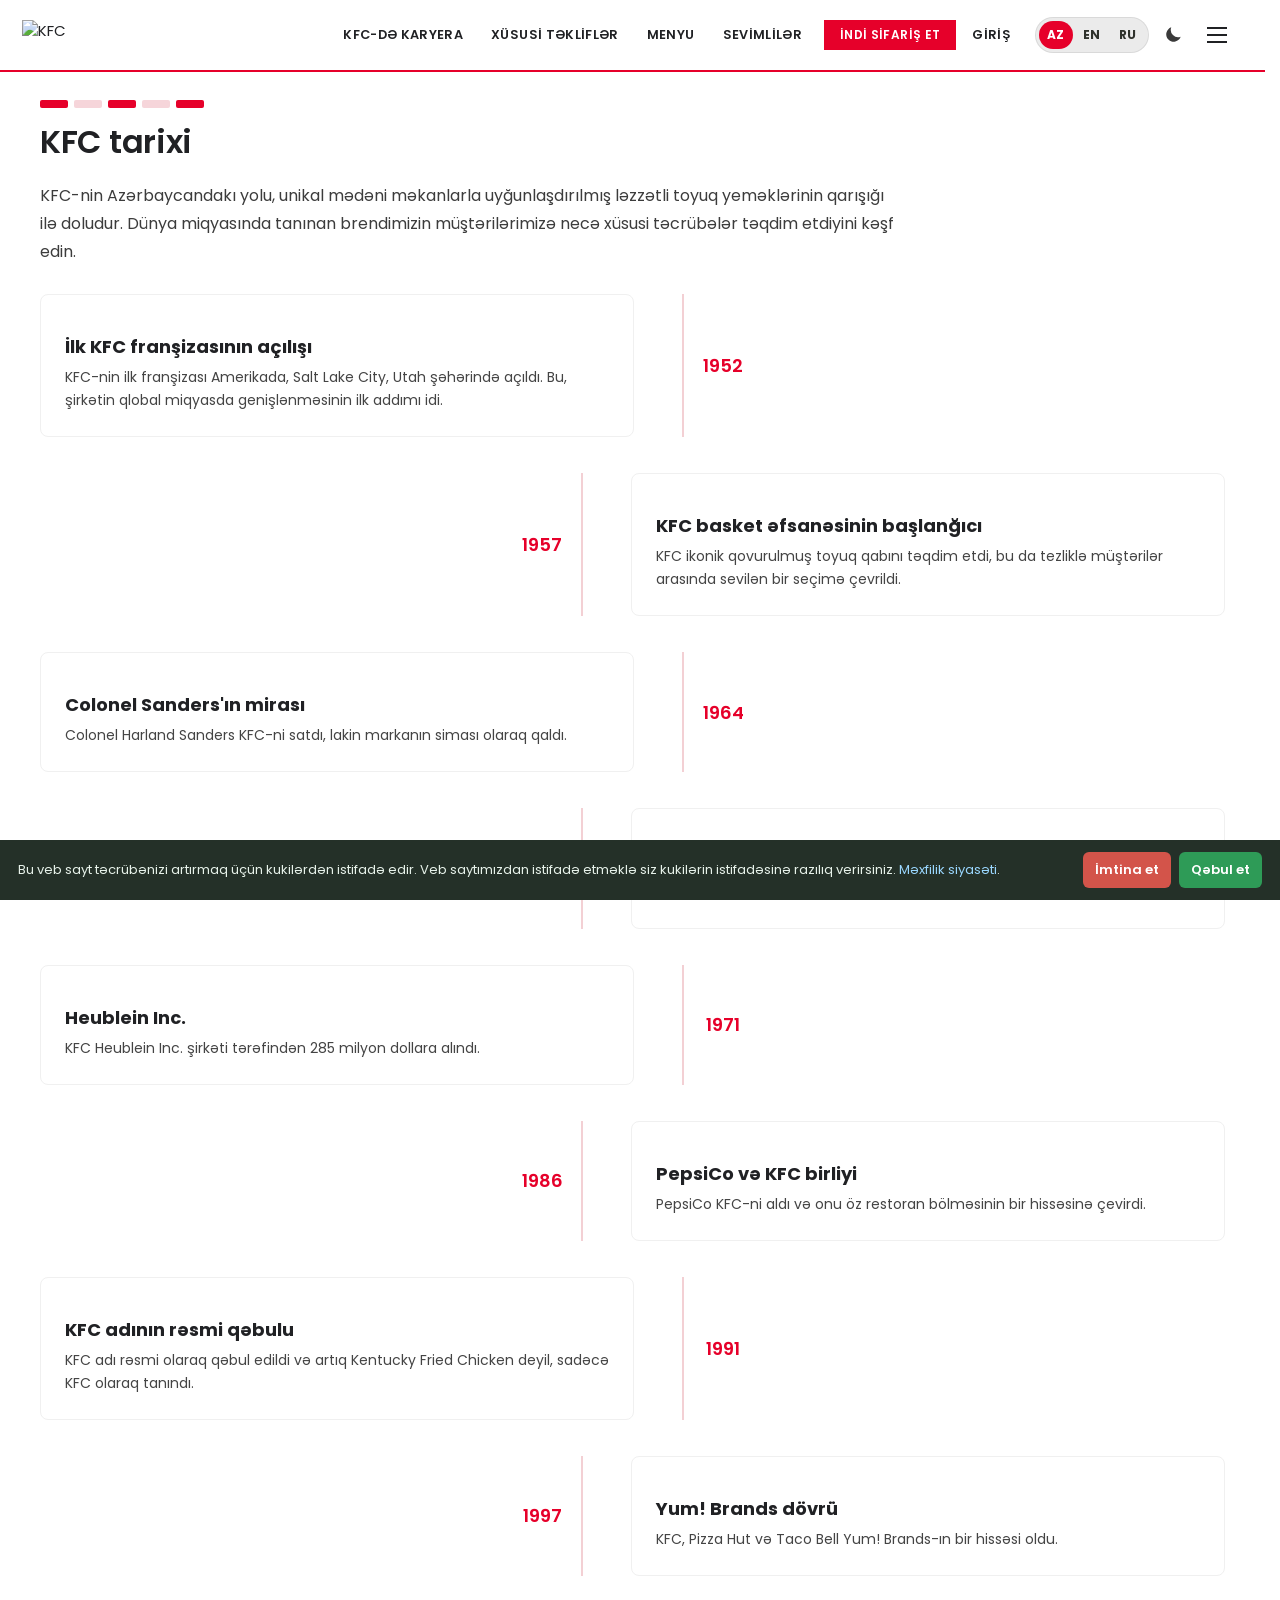
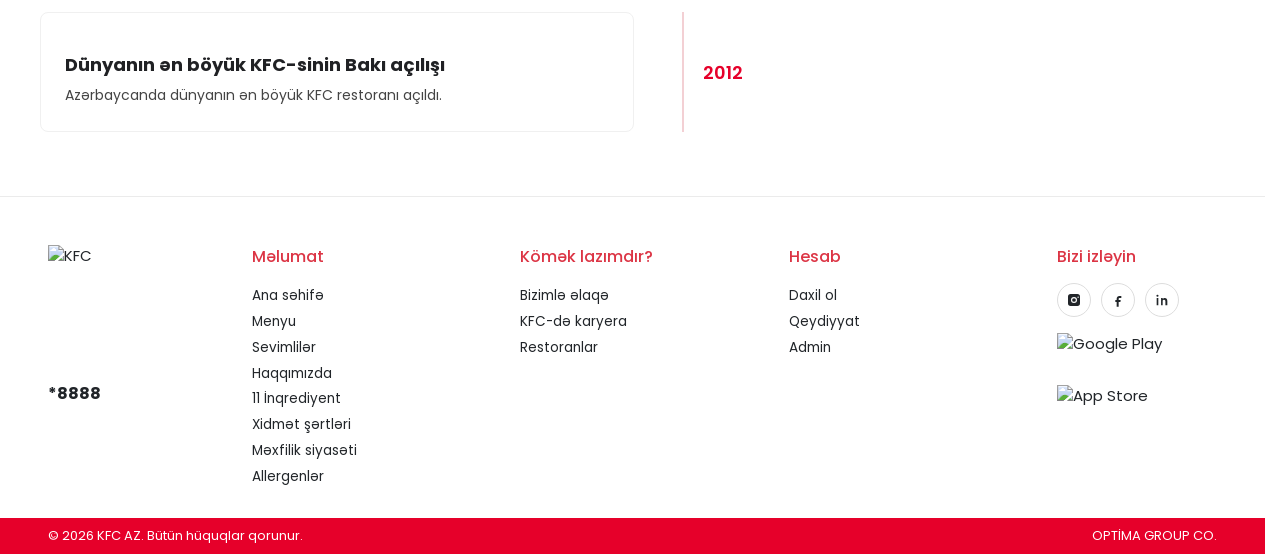
==== about.html @ a6d3deba "first commit" ====
<!DOCTYPE html>
<html lang="az">
<head>
  <meta charset="UTF-8">
  <meta name="viewport" content="width=device-width, initial-scale=1">
  <title>KFC Azərbaycan</title>
  <meta name="theme-color" content="#e6002a">
  <link rel="manifest" href="/manifest.webmanifest">
  <link rel="icon" href="https://kfc.az/_next/static/media/kfcLogo.0ef986cb.svg">
  <link rel="preconnect" href="https://fonts.googleapis.com">
  <link rel="preconnect" href="https://fonts.gstatic.com" crossorigin>
  <link href="https://fonts.googleapis.com/css2?family=Poppins:wght@400;500;600;700&display=swap" rel="stylesheet">
  <link rel="stylesheet" href="/css/styles.css?v=19">
  <script>!function(){try{if(localStorage.getItem("kfc_theme")==="dark")document.documentElement.classList.add("theme-dark")}catch(e){}}()</script>
</head>
<body data-page="about">
  <div id="root"></div>
  <script src="/js/catalog.js?v=19"></script>
  <script src="/js/branches.js?v=19"></script>
  <script src="/js/content.js?v=19"></script>
  <script src="/js/i18n.js?v=19"></script>
  <script src="/js/app.js?v=19"></script>
</body>
</html>
---- css/styles.css ----
﻿:root {
  --red: #e6002a;
  --red-dark: #c40022;
  --ink: #202124;
  --muted: #6b6f76;
  --line: #ececec;
  --bg: #f6f5f5;
  --card: #ffffff;
  --footer: #161616;
  --header-h: 72px;
  --shadow: 0 10px 28px rgba(17, 17, 17, 0.08);
  --radius: 16px;
}

* { box-sizing: border-box; }

html {
  overflow-y: scroll;
  scrollbar-gutter: stable;
  scrollbar-width: auto;
  scrollbar-color: #e6002a #f5f5f5;
}
::-webkit-scrollbar { width: 12px; height: 12px; }
::-webkit-scrollbar-track { background: #f5f5f5; }
::-webkit-scrollbar-thumb {
  background: #e6002a;
  border: 2px solid #f5f5f5;
  border-radius: 8px;
}
::-webkit-scrollbar-thumb:hover { background: #c40022; }
.drawer,
.side,
.offer-row { scrollbar-width: thin; scrollbar-color: #e6002a #f5f5f5; }
.drawer::-webkit-scrollbar,
.side::-webkit-scrollbar,
.offer-row::-webkit-scrollbar { width: 8px; }
.drawer::-webkit-scrollbar-thumb,
.side::-webkit-scrollbar-thumb,
.offer-row::-webkit-scrollbar-thumb { background: #e6002a; border-radius: 8px; }
html { scroll-behavior: smooth; }
body {
  margin: 0;
  font-family: Poppins, "Segoe UI", sans-serif;
  color: var(--ink);
  background: #fff;
  font-size: 15px;
  line-height: 1.5;
}
img { max-width: 100%; display: block; }
button, input, select, textarea { font-family: inherit; }
a { color: inherit; text-decoration: none; }
button { cursor: pointer; }

body.intro-lock { overflow: hidden; }
.intro {
  position: fixed;
  inset: 0;
  z-index: 200;
  cursor: pointer;
}
.intro-panel {
  position: absolute;
  left: 0;
  right: 0;
  height: 50.2%;
  background: #070707;
  z-index: 1;
}
.intro-panel.top { top: 0; box-shadow: 0 2px 0 #e6002a; }
.intro-panel.bottom { bottom: 0; }
.intro-mark {
  position: absolute;
  left: 50%;
  top: 46%;
  z-index: 3;
  display: flex;
  flex-direction: column;
  align-items: center;
  gap: 8px;
  transform: translate(-50%, -50%);
  animation: intro-mark .28s cubic-bezier(.2, .8, .2, 1) both;
}
.intro-mark img { width: 168px; height: 168px; max-width: none; filter: drop-shadow(0 16px 28px rgba(0, 0, 0, .45)); }
.intro-mark strong {
  color: #fff;
  font-size: 34px;
  font-weight: 700;
  letter-spacing: .42em;
  margin-left: .42em;
}
.intro-ring {
  position: absolute;
  left: 50%;
  top: 42%;
  z-index: 2;
  width: 160px;
  height: 160px;
  margin: -80px 0 0 -80px;
  border-radius: 50%;
  border: 2px solid rgba(230, 0, 42, .9);
  box-shadow: 0 0 40px rgba(230, 0, 42, .45);
  animation: intro-ring .42s ease-out both;
}
.intro-skip {
  position: absolute;
  right: 22px;
  bottom: 18px;
  z-index: 4;
  background: transparent;
  color: rgba(255, 255, 255, .72);
  border: 1px solid rgba(255, 255, 255, .28);
  border-radius: 999px;
  padding: 6px 14px;
  font-size: 13px;
}
.intro.out { pointer-events: none; }
.intro.out .intro-panel.top { animation: intro-up .45s cubic-bezier(.7, 0, .2, 1) forwards; }
.intro.out .intro-panel.bottom { animation: intro-down .45s cubic-bezier(.7, 0, .2, 1) forwards; }
.intro.out .intro-mark, .intro.out .intro-ring, .intro.out .intro-skip { animation: intro-fade .2s ease forwards; }
@keyframes intro-mark {
  from { opacity: 0; transform: translate(-50%, -46%) scale(.7); }
  to { opacity: 1; transform: translate(-50%, -50%) scale(1); }
}
@keyframes intro-ring {
  from { transform: scale(.45); opacity: .95; }
  to { transform: scale(2.6); opacity: 0; }
}
@keyframes intro-up { to { transform: translateY(-101%); } }
@keyframes intro-down { to { transform: translateY(101%); } }
@keyframes intro-fade { to { opacity: 0; } }

.header {
  position: sticky;
  top: 0;
  z-index: 40;
  height: var(--header-h);
  display: flex;
  align-items: center;
  justify-content: space-between;
  padding: 0 28px 0 22px;
  background: #fff;
  border-bottom: 2px solid var(--red);
}
.is-home { background: #f7f6f6; }
.is-home .header {
  position: fixed;
  left: 0;
  right: 0;
  height: 110px;
  align-items: flex-start;
  padding: 16px 22px 0;
  background: linear-gradient(180deg, rgba(0, 0, 0, .78) 0%, rgba(0, 0, 0, .28) 52%, rgba(0, 0, 0, 0) 100%);
  box-shadow: none;
  border-bottom: 0;
  color: #fff;
  transition: background .25s ease, color .25s ease, box-shadow .25s ease;
}
.is-home .header.is-solid {
  height: 68px;
  align-items: center;
  padding: 0 22px;
  background: #f4f4f4;
  color: #2f322c;
  box-shadow: 0 4px 12px rgba(0, 0, 0, .14);
}
.is-home .header.is-solid .nav a,
.is-home .header.is-solid .icon-btn,
.is-home .header.is-solid .user-chip { color: #2f322c; }
.is-home .header.is-solid .nav a:hover,
.is-home .header.is-solid .nav a.on { color: var(--red); opacity: 1; }
.is-home .header.is-solid .badge { background: var(--red); color: #fff; }
.is-home .header.is-solid .lang-switch button { color: #2f322c; }
.is-home .header.is-solid .lang-switch button.on,
.is-home .header.is-solid .lang-switch button:hover { color: var(--red); }
.logo img { height: 30px; width: auto; }
.is-home .logo img { height: 30px; }
.nav { display: flex; align-items: center; gap: 4px; }
.nav a, .nav button.linkish {
  position: relative;
  background: none;
  border: 0;
  color: inherit;
  font-size: 12.8px;
  font-weight: 600;
  letter-spacing: 0.35px;
  padding: 8px 12px;
  text-transform: uppercase;
  border-radius: 0;
  transition: color .2s ease, opacity .2s ease;
}
.nav a:hover, .nav button.linkish:hover { color: var(--red); }
.nav a.on {
  color: var(--red);
  font-weight: 700;
}
.nav a.on::after {
  content: "";
  position: absolute;
  left: 10px;
  right: 10px;
  bottom: 2px;
  height: 2px;
  border-radius: 2px;
  background: var(--red);
}
.nav a.btn-order {
  border: 0;
}
.nav a.btn-order::after { display: none; }
.is-home .nav a:hover { color: #fff; opacity: 0.9; }
.is-home .header:not(.is-solid) .nav a.on {
  color: #fff;
  opacity: 1;
}
.is-home .header:not(.is-solid) .nav a.on::after {
  background: #fff;
  box-shadow: 0 1px 6px rgba(0, 0, 0, .35);
}
.is-home .header.is-solid .nav a.on {
  color: var(--red);
  opacity: 1;
}
.is-home .header.is-solid .nav a.on::after { background: var(--red); }
.btn-order {
  background: var(--red) !important;
  color: #fff !important;
  border-radius: 999px;
  padding: 8px 16px !important;
  font-size: 12px !important;
  line-height: 1.2;
  margin-left: 6px;
}
.btn-order:hover { background: var(--red-dark) !important; opacity: 1 !important; }
.icon-btn {
  position: relative;
  width: 40px;
  height: 40px;
  border: 0;
  background: transparent;
  color: inherit;
  display: grid;
  place-items: center;
  border-radius: 8px;
}
.badge {
  position: absolute;
  top: 2px;
  right: 0;
  min-width: 16px;
  height: 16px;
  padding: 0 4px;
  border-radius: 99px;
  background: var(--red);
  color: #fff;
  font-size: 10px;
  font-weight: 700;
  display: grid;
  place-items: center;
}
.is-home .badge { background: #fff; color: var(--red); }
.icon-btn:hover { background: rgba(127,127,127,.12); }
.user-chip {
  font-size: 13px;
  font-weight: 600;
  padding: 0 8px;
  text-transform: none !important;
}
.theme-btn {
  width: 40px;
  height: 40px;
  border-radius: 50%;
  flex: 0 0 auto;
}
.theme-btn svg { display: block; }
.theme-btn.is-moon { color: #3a3a3a; }
.theme-btn.is-sun { color: #f5b400; }
.is-home .theme-btn.is-moon { color: #fff; }
.is-home .theme-btn.is-sun { color: #ffd666; }
.is-home .header.is-solid .theme-btn.is-moon { color: #2f322c; }
.is-home .header.is-solid .theme-btn.is-sun { color: #e6a800; }
html.theme-dark .theme-btn.is-sun { color: #ffd666; }
html.theme-dark .theme-btn.is-moon { color: #f2f2f2; }
.lang-switch {
  display: inline-flex;
  align-items: center;
  gap: 2px;
  margin-left: 8px;
  padding: 3px;
  border-radius: 999px;
  background: rgba(0, 0, 0, .08);
  border: 1px solid rgba(0, 0, 0, .08);
}
.is-home .lang-switch {
  background: rgba(255, 255, 255, .18);
  border-color: rgba(255, 255, 255, .28);
}
.is-home .header.is-solid .lang-switch {
  background: rgba(0, 0, 0, .06);
  border-color: rgba(0, 0, 0, .08);
}
.lang-switch button {
  background: transparent;
  border: 0;
  color: #2f322c;
  font-size: 12px;
  font-weight: 700;
  letter-spacing: 0.3px;
  min-width: 34px;
  height: 28px;
  padding: 0 8px;
  border-radius: 999px;
  cursor: pointer;
  transition: color .2s ease, background .2s ease;
}
.is-home .lang-switch button { color: #fff; }
.is-home .header.is-solid .lang-switch button { color: #2f322c; }
.lang-switch button:hover { background: rgba(230, 0, 42, .12); color: var(--red); }
.lang-switch button.on {
  background: var(--red);
  color: #fff !important;
}
.is-home .lang-switch button:hover { background: rgba(255, 255, 255, .22); color: #fff; }
.is-home .lang-switch button.on { background: #fff; color: var(--red) !important; }
.is-home .header.is-solid .lang-switch button:hover { background: rgba(230, 0, 42, .12); color: var(--red); }
.is-home .header.is-solid .lang-switch button.on { background: var(--red); color: #fff !important; }
.scroll-top {
  position: fixed;
  right: 18px;
  bottom: 88px;
  z-index: 45;
  width: 46px;
  height: 46px;
  border: 0;
  border-radius: 50%;
  background: #e6002a;
  color: #fff;
  display: grid;
  place-items: center;
  box-shadow: 0 10px 24px rgba(230, 0, 42, .35);
  cursor: pointer;
  transition: transform .2s ease, background .2s ease, opacity .2s ease;
}
.scroll-top:hover { background: #c40022; transform: translateY(-2px); }
.scroll-top[hidden] { display: none !important; }
body:has(.cookie) .scroll-top { bottom: 118px; }

.hero { position: relative; background: transparent; padding: 0; }
.hero-viewport {
  position: relative;
  overflow: hidden;
  width: 100%;
  margin: 0;
  height: auto;
  aspect-ratio: 1800 / 515;
  background: #111;
}
.hero-track {
  display: flex;
  height: 100%;
  transition: transform .7s cubic-bezier(.22, .61, .36, 1);
}
.hero-slide { flex: 0 0 100%; width: 100%; height: 100%; min-width: 0; overflow: hidden; }
.hero-slide img {
  width: 100%;
  height: 100%;
  object-fit: cover;
  object-position: center center;
  background: transparent;
  display: block;
}
.hero-slide.live img { animation: hero-live 8s linear forwards; }
@keyframes hero-live { from { transform: translate3d(0,0,0) scale(1); } to { transform: translate3d(0,0,0) scale(1.03); } }
.hero-progress {
  position: absolute; left: 0; bottom: 0; height: 3px; width: 0; background: #fff; z-index: 4;
}
.hero-progress.run { animation: hero-load 4.2s linear; }
@keyframes hero-load { to { width: 100%; } }
.hero-btn {
  position: absolute;
  top: 50%;
  transform: translateY(-50%);
  width: 42px;
  height: 42px;
  border-radius: 50%;
  border: 0;
  background: #e6002a;
  color: #fff;
  display: grid;
  place-items: center;
  opacity: .62;
  transition: opacity .25s ease, transform .25s ease, background .25s ease;
  z-index: 2;
}
.hero-btn svg { display: block; }
.hero-btn:hover { opacity: 1; background: #ff1a3c; transform: translateY(-50%) scale(1.08); }
.hero-btn.prev { left: 18px; }
.hero-btn.next { right: 18px; }
.hero-bars {
  position: absolute;
  left: 0;
  right: 0;
  bottom: 8px;
  z-index: 3;
  display: flex;
  justify-content: center;
  align-items: center;
  gap: 8px;
  height: 20px;
  margin: 0;
  background: transparent;
  border: 0;
  pointer-events: none;
}
.hero-bars button {
  width: 26px; height: 4px; border: 0; border-radius: 4px; padding: 0;
  background: rgba(255, 255, 255, .45); opacity: 1;
  transition: background .25s ease, width .25s ease;
  pointer-events: auto;
  cursor: pointer;
}
.hero-bars button.on { background: #fff; width: 26px; }

.section { padding: 42px 40px 20px; }
.offers-band {
  background: #f7f6f6;
  padding: 32px 24px 48px 53px;
}
.offers-band h2 {
  margin: 0;
  font-size: 28px;
  font-weight: 500;
  letter-spacing: 0;
  text-transform: uppercase;
  line-height: 1.2;
}
.offers-head { display: flex; align-items: flex-end; justify-content: space-between; gap: 16px; margin: 0 0 28px; flex-wrap: wrap; }
.open-now { display: inline-flex; align-items: center; gap: 8px; font-size: 14px; font-weight: 600; color: #202124; }
.open-now i { width: 8px; height: 8px; border-radius: 50%; background: #1b9e4b; box-shadow: 0 0 0 4px rgba(27, 158, 75, .16); }
.offer-row {
  display: flex;
  gap: 18px;
  overflow: auto;
  padding-bottom: 8px;
}
.offer-shot {
  flex: 0 0 288px;
  width: 288px;
  height: 256px;
  border-radius: 10px;
  overflow: hidden;
  background: #fff;
  transition: box-shadow .3s ease, transform .35s ease;
}
.offer-shot:hover { box-shadow: 0 18px 36px rgba(17, 17, 17, .16); }
.offer-shot img { width: 100%; height: 100%; object-fit: cover; object-position: center; display: block; animation: offer-live 18s ease-in-out infinite alternate; }
.offer-shot:nth-child(2n) img { animation-delay: -6s; }
@keyframes offer-live { from { transform: translate3d(0,0,0) scale(1); } to { transform: translate3d(0,0,0) scale(1.035); } }
.card-grid {
  display: grid;
  grid-template-columns: repeat(5, minmax(0, 1fr));
  gap: 18px;
}

.pcard {
  background: var(--card);
  border-radius: 18px;
  box-shadow: 0 8px 24px rgba(17, 17, 17, .07);
  overflow: hidden;
  display: flex;
  flex-direction: column;
  min-height: 100%;
  border: 1px solid #f3f3f3;
  transition: box-shadow .3s ease, transform .35s ease;
}
.pcard:hover { box-shadow: 0 22px 40px rgba(17, 17, 17, .16); }
.pcard .photo {
  height: 196px;
  background: linear-gradient(#fff, #fafafa);
  display: grid;
  place-items: center;
  padding: 10px 10px 0;
  overflow: hidden;
}
.pcard .photo img {
  width: 100%;
  height: 180px;
  object-fit: contain;
  transition: transform .45s ease;
}
.pcard:hover .photo img { transform: none; }
.pcard .body { padding: 4px 14px 16px; text-align: center; display: flex; flex-direction: column; flex: 1; }
.pcard h3 {
  margin: 6px 0 6px;
  font-size: 14px;
  font-weight: 700;
  line-height: 1.3;
  min-height: 36px;
}
.pcard p {
  margin: 0 0 8px;
  color: var(--muted);
  font-size: 12px;
  line-height: 1.45;
  min-height: 35px;
  display: -webkit-box;
  -webkit-line-clamp: 2;
  -webkit-box-orient: vertical;
  overflow: hidden;
}
.price { color: var(--red); font-weight: 700; font-size: 15px; margin-bottom: 10px; }
.btn-red {
  background: var(--red);
  color: #fff;
  border: 0;
  border-radius: 999px;
  min-height: 38px;
  padding: 8px 16px;
  font-size: 14px;
  font-weight: 600;
  transition: background .2s ease, transform .2s ease, box-shadow .2s ease;
}
.btn-red:hover { background: var(--red-dark); box-shadow: 0 8px 16px rgba(230, 0, 42, .28); }
.btn-red:disabled { opacity: .45; cursor: not-allowed; }
.pcard .btn-red { width: 100%; margin-top: auto; }

.story-band {
  position: relative;
  min-height: 600px;
  overflow: hidden;
  background: #111;
}
.story-photo {
  position: absolute;
  inset: -4%;
  background: center/cover no-repeat;
  animation: story-live 32s ease-in-out infinite alternate;
}
@keyframes story-live {
  from { transform: translate3d(-1.2%, 0, 0) scale(1.04); }
  to { transform: translate3d(1.2%, 0, 0) scale(1.06); }
}
.story-overlay {
  position: relative;
  z-index: 1;
  min-height: 600px;
  background: rgba(0, 0, 0, .267);
  display: flex;
  align-items: center;
  justify-content: center;
  padding: 48px 16px;
}
.story-box { width: min(1000px, 100%); text-align: center; color: #fff; }
.story-box h2 {
  margin: 0;
  color: #fff;
  font-size: 28px;
  font-weight: 700;
  line-height: 33.6px;
  text-transform: none;
  letter-spacing: 0;
}
.story-box p {
  margin: 12px 0 0;
  color: #fff;
  font-size: 16px;
  font-weight: 400;
  line-height: 24px;
}

.ing, .year-card, .career-row, .join-card {
  transition: box-shadow .3s ease, transform .35s ease;
}
.offer-shot.is-tilt, .pcard.is-tilt, .ing.is-tilt, .year-card.is-tilt, .career-row.is-tilt, .join-card.is-tilt {
  transition: box-shadow .3s ease;
}

.home-bottom {
  background: #fff;
  display: flex;
  justify-content: center;
  align-items: flex-start;
  gap: 28px;
  flex-wrap: wrap;
  padding: 64px 40px 72px;
}
.join-card {
  width: min(820px, 100%);
  min-height: 384px;
  background: #fff;
  border-radius: 6px;
  display: flex;
  align-items: center;
  justify-content: space-between;
  gap: 12px;
  padding: 8px 8px 8px 28px;
}
.join-card h2 {
  margin: 0 0 8px;
  font-size: 24px;
  font-weight: 500;
  line-height: 28.8px;
  text-transform: uppercase;
}
.join-card p { margin: 0 0 18px; font-size: 16px; line-height: 24px; max-width: 307px; }
.join-card img { width: 384px; height: 384px; object-fit: cover; object-position: center; flex: 0 0 384px; animation: offer-live 20s ease-in-out infinite alternate; }
.join-card .btn-red { width: 144px; height: 40px; min-height: 40px; border-radius: 6px; font-weight: 500; padding: 0 16px; }
.feedback-card {
  width: min(643px, 100%);
  background: #fff;
  border: 1px solid #f0f0f0;
  border-radius: 6px;
  padding: 22px 24px 24px;
}
.feedback-card h2 { margin: 0 0 16px; font-size: 24px; font-weight: 500; }
.field { display: flex; flex-direction: column; gap: 6px; margin-bottom: 14px; }
.field span, .label { font-size: 14px; font-weight: 500; }
.field input, .field select, .field textarea {
  width: 100%;
  border: 1px solid #dedede;
  border-radius: 10px;
  padding: 12px 14px;
  font-size: 15px;
  background: #fff;
  color: var(--ink);
}
.field textarea { min-height: 140px; resize: vertical; }
.field input:focus, .field select:focus, .field textarea:focus, .search:focus {
  outline: none;
  border-color: var(--red);
  box-shadow: 0 0 0 3px rgba(230, 0, 42, .12);
}
.row-between { display: flex; justify-content: space-between; align-items: center; gap: 12px; }
.counter { font-size: 12px; color: var(--muted); }
.note { font-size: 14px; color: #1b7f3a; background: #eefaf1; border-radius: 10px; padding: 12px 14px; }

.footer { background: #fff; color: #212529; padding: 48px 48px 0; border-top: 1px solid rgba(0, 0, 0, .08); }
.footer-grid { display: grid; grid-template-columns: 180px 1fr 1fr 1fr 160px; gap: 24px; align-items: start; }
.foot-brand { display: flex; flex-direction: column; align-items: flex-start; gap: 14px; }
.foot-logo { width: 120px; height: 120px; object-fit: contain; display: block; }
.footer h3 { margin: 0 0 14px; color: #dc3545; font-size: 16px; font-weight: 500; }
.footer a, .footer p { display: block; font-size: 13.6px; line-height: 1.9; color: #212529; margin: 0; }
.footer a:hover { color: var(--red); }
.phone { font-size: 16px !important; color: #212529 !important; font-weight: 700; letter-spacing: 0; }
.footer .copy {
  margin: 28px -48px 0;
  height: 36px;
  padding: 0 48px;
  background: var(--red);
  color: #fff;
  font-size: 13px;
  display: flex;
  align-items: center;
  justify-content: space-between;
  gap: 16px;
}
.socials { display: flex; gap: 10px; }
.socials a {
  width: 34px; height: 34px; border-radius: 50%; border: 1px solid #ddd;
  display: grid; place-items: center; font-size: 13px; font-weight: 700; color: #212529;
}
.socials a:hover { background: var(--red); border-color: var(--red); transform: translateY(-2px); }
.stores { display: flex; flex-direction: column; align-items: flex-start; gap: 8px; margin-top: 16px; }
.stores img { width: 150px; height: auto; display: block; }
.empty-basket { display: flex; flex-direction: column; align-items: center; text-align: center; padding: 12px 0 8px; }
.empty-basket img { width: 160px; height: 160px; object-fit: contain; }
.courier {
  position: fixed; left: 18px; bottom: 18px; z-index: 54;
  display: flex; align-items: center; gap: 10px;
  background: #fff; color: #202124; border-radius: 16px;
  box-shadow: 0 12px 28px rgba(17, 17, 17, .16);
  padding: 8px 8px 8px 8px; max-width: calc(100vw - 36px);
}
body:has(.cookie) .courier { bottom: 78px; }
.courier img { width: 64px; height: 64px; object-fit: contain; border-radius: 12px; flex: 0 0 64px; }
.courier span { display: flex; flex-direction: column; min-width: 0; }
.courier b { font-size: 14px; }
.courier em { font-style: normal; color: #e6002a; font-size: 13px; font-weight: 700; }
.courier small { color: #6b6f76; font-size: 12px; }
.courier button { border: 0; background: transparent; color: #6b6f76; font-size: 18px; line-height: 1; padding: 4px 6px; }

.cookie {
  position: fixed; left: 0; right: 0; bottom: 0; z-index: 60;
  background: #243028; color: #e7f2ea;
  display: flex; justify-content: space-between; align-items: center; gap: 18px;
  padding: 12px 18px; font-size: 13px; line-height: 1.45;
}
.cookie a { color: #9ad7ff; display: inline; }
.cookie .actions { display: flex; gap: 8px; flex-shrink: 0; }
.cookie .ghost, .cookie .ok {
  border-radius: 6px; padding: 8px 12px; font-size: 13px; font-weight: 600; border: 0;
}
.cookie .ghost { background: #d3544a; color: #fff; }
.cookie .ok { background: #2e9b57; color: #fff; }

.backdrop { position: fixed; inset: 0; background: rgba(0,0,0,.45); z-index: 70; }
.drawer {
  position: fixed; top: 0; right: 0; height: 100%; width: min(420px, 100%);
  background: #fff; z-index: 80; overflow: auto; padding: 18px 18px 32px;
  box-shadow: -12px 0 40px rgba(0,0,0,.18);
}
.drawer h4 { margin: 18px 0 8px; font-size: 15px; }
button.texty { background: none; border: 0; cursor: pointer; }
.drawer a, .drawer button.texty {
  display: block; width: 100%; text-align: left; background: none; border: 0;
  padding: 8px 0; font-size: 14px; color: #333;
}
.drawer-head { display: flex; justify-content: space-between; align-items: center; }
.cart-row { display: grid; grid-template-columns: 64px 1fr auto; gap: 10px; align-items: center; padding: 10px 0; border-bottom: 1px solid var(--line); }
.cart-row img { width: 64px; height: 64px; object-fit: contain; }
.qty { display: flex; align-items: center; gap: 8px; margin-top: 6px; }
.qty button { width: 26px; height: 26px; border-radius: 50%; border: 1px solid #ddd; background: #fff; }
.cart-total { display: flex; justify-content: space-between; font-weight: 700; margin: 14px 0; font-size: 16px; }
.empty { color: var(--muted); font-size: 14px; padding: 8px 0 16px; }
.lang-row { display: flex; gap: 8px; margin-top: 8px; }
.lang-row button { border: 1px solid #ddd; background: #fff; border-radius: 8px; padding: 6px 10px; font-weight: 700; font-size: 13px; }
.lang-row button.on { background: var(--red); color: #fff; border-color: var(--red); }

.layout { display: grid; grid-template-columns: 268px 1fr; min-height: calc(100vh - 72px); background: #fff; }
.side {
  background: #f7f6f6;
  padding: 22px 14px 40px;
  position: sticky;
  top: 72px;
  height: calc(100vh - 72px);
  overflow: auto;
}
.side button {
  width: 100%; display: flex; align-items: center; gap: 14px;
  background: none; border: 0; text-align: left; padding: 10px 12px;
  font-size: 16px; font-weight: 500; color: #212529;
  border-radius: 14px;
  transition: background .2s ease, color .2s ease, transform .2s ease;
}
.side button em { margin-left: auto; font-style: normal; font-size: 12px; color: #9aa0a6; font-weight: 600; }
.side button:hover { background: rgba(255, 255, 255, .7); }
.side button.on { color: var(--red); font-weight: 700; background: transparent; }
.side .bubble {
  width: 48px; height: 48px; border-radius: 50%;
  display: grid; place-items: center;
  background: #fff;
  color: #4a4a4a;
  flex: 0 0 48px;
  overflow: hidden;
  border: 2px solid #eee;
  box-shadow: 0 4px 14px rgba(17, 17, 17, .08);
  transition: border-color .2s ease, box-shadow .2s ease, transform .2s ease;
}
.side .bubble img {
  width: 100%;
  height: 100%;
  object-fit: cover;
  object-position: center;
  display: block;
  transform: scale(1.08);
}
.side button:hover .bubble {
  transform: scale(1.04);
  box-shadow: 0 8px 18px rgba(17, 17, 17, .12);
}
.side button.on .bubble {
  border-color: var(--red);
  box-shadow: 0 0 0 3px rgba(230, 0, 42, .18), 0 8px 20px rgba(230, 0, 42, .16);
  background: #fff;
  color: var(--red);
}
.side svg { width: 22px; height: 22px; }
.menu-wrap { padding: 22px 28px 48px; background: #fff; }
.menu-head { display: flex; justify-content: space-between; align-items: flex-end; gap: 18px; margin-bottom: 18px; }
.menu-head h1 { margin: 0; font-size: 28px; font-weight: 600; letter-spacing: -.3px; }
.menu-head p { margin: 4px 0 0; color: var(--muted); font-size: 14px; }
.menu-head .search { max-width: 280px; margin: 0; }
.kfc-stripe { display: flex; gap: 6px; margin-bottom: 10px; }
.kfc-stripe span { width: 28px; height: 8px; background: var(--red); border-radius: 2px; }
.kfc-stripe span.soft { background: #f6d5da; }
.menu-grid { animation: rise .35s ease; }
@keyframes rise { from { opacity: 0; transform: translateY(10px); } to { opacity: 1; transform: none; } }
.catalog .card-grid { grid-template-columns: repeat(auto-fill, minmax(250px, 1fr)); gap: 20px; }
.catalog .pcard {
  background: #f7f6f6;
  border: 0;
  border-radius: 10px;
  box-shadow: none;
}
.catalog .pcard:hover { box-shadow: 0 18px 36px rgba(17, 17, 17, .14); }
.catalog .pcard .photo {
  position: relative;
  height: 208px;
  padding: 0;
  background: #f7f6f6;
  overflow: hidden;
  display: block;
}
.catalog .pcard .photo img {
  position: absolute;
  inset: 0;
  width: 100%;
  height: 100%;
  object-fit: cover;
  object-position: center;
  display: block;
}
.offers-catalog .pcard .photo { height: 256px; }
.catalog .pcard .body { padding: 12px 14px 16px; }
.catalog .pcard h3 { font-size: 16px; font-weight: 600; min-height: 42px; }
.catalog .pcard p { font-size: 13px; min-height: 38px; }
.catalog .price { font-size: 16px; }
.catalog .pcard .btn-red {
  width: 100%;
  height: 32px;
  min-height: 32px;
  margin: 8px 0 0;
  padding: 0 12px;
  border-radius: 10px;
  font-size: 16px;
  font-weight: 500;
  line-height: 32px;
}
.page-title { margin: 0 0 10px; font-size: 32px; font-weight: 600; letter-spacing: -.3px; }
.chili {
  position: absolute; top: 10px; right: 10px;
  width: 28px; height: 28px; border-radius: 50%;
  background: #fff; display: grid; place-items: center;
  box-shadow: 0 4px 12px rgba(17, 17, 17, .14);
}
.pcard .photo { position: relative; }
.socials a { transition: background .2s ease, transform .2s ease, border-color .2s ease; }

.page { padding: 28px 40px 64px; background: #fff; }
.page-hero {
  width: 100%;
  aspect-ratio: 1920 / 700;
  min-height: 0;
  height: auto;
  background-color: #111;
  background-position: center;
  background-size: cover;
  background-repeat: no-repeat;
  color: #fff;
  display: flex; align-items: flex-end; padding: 28px 40px;
}
.page-hero h1 { margin: 0; font-size: 40px; font-weight: 700; text-shadow: 0 2px 12px rgba(0,0,0,.35); }
.lead { font-size: 16px; line-height: 1.75; color: #3c3c3c; max-width: 860px; }

.timeline { display: flex; flex-direction: column; gap: 36px; margin-top: 28px; }
.year {
  display: flex; align-items: stretch; gap: 48px;
  width: min(800px, 94%);
  margin-right: auto;
  background: transparent; border: 0; border-radius: 0; overflow: visible;
}
.year.year-alt { margin-right: 0; margin-left: auto; flex-direction: row-reverse; }
.year-card {
  width: min(594px, 100%); flex: 0 1 594px; min-width: 0;
  background: #fff; border: 1px solid #f0f0f0; border-radius: 8px;
  padding: 24px; display: flex; flex-direction: column; gap: 14px;
}
.year-card img {
  width: 100%; height: auto; object-fit: contain; object-position: center;
  border-radius: 6px; display: block; background: #f7f7f7;
}
.year-mark {
  flex: 0 0 80px; display: flex; align-items: center; justify-content: center;
  color: var(--red); font-size: 18px; font-weight: 600;
  border-left: 2px solid #f3d0d4;
}
.year.year-alt .year-mark { border-left: 0; border-right: 2px solid #f3d0d4; }
.year h3 { margin: 0 0 6px; font-size: 18px; }
.year p { margin: 0; font-size: 14px; line-height: 1.65; color: #444; }

.split { display: grid; grid-template-columns: 1.1fr .9fr; gap: 28px; align-items: start; }
.career-list { display: flex; flex-direction: column; gap: 16px; margin: 22px auto 0; width: min(1527px, 100%); }
.career-row {
  display: flex; align-items: stretch; gap: 8px;
  min-height: 400px; background: #fff; border-radius: 6px; overflow: hidden;
  border: 1px solid #f0f0f0;
}
.career-row.alt { flex-direction: row-reverse; }
.career-row img {
  width: 709px; height: 400px; object-fit: cover; object-position: center; flex: 0 0 709px; display: block;
}
.career-row div { padding: 28px 32px; display: flex; flex-direction: column; justify-content: center; }
.career-row h3 { margin: 0 0 10px; font-size: 22px; }
.career-row li, .career-row p { font-size: 16px; line-height: 1.65; color: #444; }

.ing-page { background: #fff; }
.ing-page h1 {
  margin: 8px auto 28px;
  max-width: 920px;
  text-align: center;
  font-size: 22px;
  font-weight: 600;
  letter-spacing: .3px;
  text-transform: uppercase;
}
.ing-list { display: flex; flex-direction: column; gap: 22px; align-items: center; }
.ing {
  width: min(1336px, 100%);
  min-height: 400px;
  display: flex;
  align-items: stretch;
  background: #fff;
  border: 1px solid #f0f0f0;
  border-radius: 6px;
  overflow: hidden;
}
.ing:nth-child(even) { flex-direction: row-reverse; }
.ing-photo { width: 450px; height: 400px; flex: 0 0 450px; overflow: hidden; background: #f3f3f3; }
.ing-photo img { width: 100%; height: 100%; object-fit: cover; object-position: center; display: block; }
.ing:nth-child(odd) .ing-photo img { border-radius: 6px 0 0 6px; }
.ing:nth-child(even) .ing-photo img { border-radius: 0 6px 6px 0; }
.ing-copy { display: flex; flex-direction: column; justify-content: center; padding: 28px 36px; }
.ing h3 { margin: 0 0 12px; font-size: 22px; font-weight: 600; line-height: 1.35; }
.ing p { margin: 0; font-size: 16px; line-height: 1.7; color: #3a3a3a; }

.branch-layout { display: grid; grid-template-columns: 380px 1fr; gap: 18px; min-height: 640px; }
.branch-list { border: 1px solid var(--line); border-radius: 16px; overflow: auto; max-height: 720px; background: #fff; }
.branch-item { width: 100%; text-align: left; background: #fff; border: 0; border-bottom: 1px solid var(--line); padding: 14px 16px; transition: background .2s ease; }
.branch-item:hover { background: #fafafa; }
.branch-item.on { background: #fff5f6; }
.branch-item b { display: block; font-size: 15px; }
.branch-item span { display: block; font-size: 13px; color: var(--muted); line-height: 1.45; margin-top: 3px; }
.map-card { border: 1px solid var(--line); border-radius: 16px; overflow: hidden; background: #fff; }
.map-card iframe { width: 100%; height: 420px; border: 0; }
.map-meta { padding: 16px 18px 20px; }
.map-meta h2 { margin: 0 0 8px; font-size: 22px; }
.search {
  width: 100%; margin-bottom: 12px; border: 1px solid #dedede; border-radius: 10px; padding: 12px 14px; font-size: 15px;
}

.auth-wrap { min-height: calc(100vh - 72px); display: grid; place-items: center; background: var(--bg); padding: 32px 16px 64px; }
.auth-card { width: min(460px, 100%); background: #fff; border-radius: 18px; box-shadow: var(--shadow); padding: 28px 26px 26px; }
.auth-card h1 { margin: 0 0 6px; font-size: 28px; }
.auth-card .sub { color: var(--muted); font-size: 14px; margin-bottom: 18px; }
.auth-card .btn-red { width: 100%; min-height: 44px; margin-top: 6px; }
.switch { margin-top: 14px; font-size: 14px; text-align: center; }
.switch a { color: var(--red); font-weight: 600; }
.error { color: var(--red); font-size: 13px; margin: 0 0 8px; }

.legal h1 { font-size: 32px; margin: 0 0 12px; }
.legal h2 { font-size: 18px; margin: 22px 0 8px; }
.legal p, .legal li { font-size: 15px; line-height: 1.7; color: #3a3a3a; }

.toast {
  position: fixed; top: 86px; right: 18px; z-index: 90;
  background: #111; color: #fff; border-radius: 10px; padding: 12px 14px; font-size: 14px;
  box-shadow: var(--shadow);
}

.kds {
  position: fixed;
  right: 22px;
  top: 86px;
  z-index: 55;
  width: 220px;
  padding: 0;
  border: 0;
  background: transparent;
  text-align: left;
  filter: drop-shadow(0 16px 24px rgba(0, 0, 0, .22));
}
.is-home .kds { top: 124px; }
.kds-head {
  display: flex;
  align-items: center;
  justify-content: space-between;
  background: #161616;
  color: #fff;
  border-radius: 8px 8px 0 0;
  padding: 7px 10px;
  font-size: 11px;
  letter-spacing: .14em;
  text-transform: uppercase;
}
.kds-head i {
  width: 8px;
  height: 8px;
  border-radius: 50%;
  background: #3dff7a;
  box-shadow: 0 0 8px #3dff7a;
  animation: kds-blink 1.2s steps(1) infinite;
}
.kds-paper {
  display: block;
  background: #f4efe4;
  color: #1a1a1a;
  padding: 10px 12px 16px;
  font-family: "Courier New", ui-monospace, monospace;
  font-size: 13px;
  line-height: 1.35;
  clip-path: polygon(0 0, 100% 0, 100% calc(100% - 12px), 94% 100%, 86% calc(100% - 9px), 76% 100%, 64% calc(100% - 10px), 52% 100%, 40% calc(100% - 8px), 28% 100%, 16% calc(100% - 9px), 6% 100%, 0 calc(100% - 8px));
  transform-origin: top center;
  animation: kds-feed .4s cubic-bezier(.2, .8, .2, 1);
}
.kds-paper p { display: flex; justify-content: space-between; gap: 8px; margin: 0 0 6px; }
.kds-paper b { font-weight: 700; overflow: hidden; text-overflow: ellipsis; white-space: nowrap; max-width: 156px; }
.kds-paper em { display: block; margin-top: 8px; font-style: normal; color: #e6002a; letter-spacing: .08em; font-size: 12px; }
.kds-paper .fresh { animation: kds-line .35s ease; }
body:has(.drawer) .kds { visibility: hidden; }
@keyframes kds-feed { from { transform: scaleY(.15); opacity: 0; } to { transform: none; opacity: 1; } }
@keyframes kds-line { from { transform: translateY(-10px); opacity: 0; } }
@keyframes kds-blink { 50% { opacity: .2; } }
@media (prefers-reduced-motion: reduce) {
  .kds-paper, .kds-paper .fresh, .kds-head i,
  .hero-slide.live img, .offer-shot img, .join-card img, .story-photo { animation: none; }
}

@media (max-width: 1100px) {
  .card-grid { grid-template-columns: repeat(3, minmax(0, 1fr)); }
  .footer-grid { grid-template-columns: 1fr 1fr 1fr; }
  .split, .branch-layout { grid-template-columns: 1fr; }
  .nav a.hide-sm { display: none; }
  .join-card img { width: 220px; height: 220px; flex-basis: 220px; }
  .career-row img { width: 46%; flex-basis: 46%; height: 280px; }
}
@media (max-width: 760px) {
  .hero-btn { width: 36px; height: 36px; }
  .hero-btn.prev { left: 8px; }
  .hero-btn.next { right: 8px; }
  .header { padding: 0 10px 0 12px; }
  .is-home .header { height: 88px; padding-top: 10px; }
  .is-home .header.is-solid { height: 64px; padding-top: 0; align-items: center; }
  .logo img, .is-home .logo img { height: 30px; }
  .hero-btn { width: 34px; height: 34px; }
  .offers-band { padding: 24px 16px 32px; }
  .section, .page, .footer { padding-left: 16px; padding-right: 16px; }
  .copy { margin-left: -16px; margin-right: -16px; padding-left: 16px; padding-right: 16px; }
  .join-card { flex-direction: column; align-items: flex-start; padding: 20px; }
  .card-grid { grid-template-columns: 1fr 1fr; }
  .foot-logo { width: 88px; height: 88px; }
  .layout { grid-template-columns: 1fr; }
  .side { position: static; height: auto; display: flex; overflow: auto; padding: 10px 8px; gap: 4px; }
  .side button { width: auto; white-space: nowrap; flex-direction: column; gap: 6px; padding: 8px 10px; min-width: 76px; }
  .side button em { display: none; }
  .side .bubble { width: 52px; height: 52px; flex-basis: 52px; }
  .menu-head { flex-direction: column; align-items: stretch; }
  .menu-head .search { max-width: none; }
  .year, .year.year-alt, .ing, .ing:nth-child(even), .career-row, .career-row.alt { flex-direction: column; width: 100%; margin: 0; }
  .year-mark, .year.year-alt .year-mark { border: 0; flex-basis: auto; justify-content: flex-start; padding: 0 4px; }
  .ing-photo { width: 100%; height: 240px; flex-basis: 240px; }
  .ing:nth-child(odd) .ing-photo img, .ing:nth-child(even) .ing-photo img { border-radius: 0; }
  .ing-copy { padding: 18px 16px 22px; }
  .career-row img { width: 100%; height: 220px; flex-basis: auto; }
  .career-row div { padding: 16px; }
  .page-hero { aspect-ratio: 16 / 7; padding: 16px; }
  .page-hero h1, .app-band h2 { font-size: 28px; }
  .footer-grid { grid-template-columns: 1fr 1fr; }
  .kds { display: none; }
  .cookie { flex-direction: column; align-items: stretch; }
}
@media (max-width: 520px) {
  .card-grid { grid-template-columns: 1fr; }
}

html.theme-dark {
  color-scheme: dark;
  scrollbar-color: #e6002a #1a1a1a;
  --ink: #f2f2f2;
  --muted: #a3a7ad;
  --line: #2c2c2c;
  --bg: #121212;
  --card: #1c1c1c;
  --shadow: 0 10px 28px rgba(0, 0, 0, 0.35);
}
html.theme-dark ::-webkit-scrollbar-track { background: #1a1a1a; }
html.theme-dark ::-webkit-scrollbar-thumb { border-color: #1a1a1a; }
html.theme-dark body { background: #121212; color: var(--ink); }
html.theme-dark .is-home { background: #121212; }
html.theme-dark .hero,
html.theme-dark .hero-viewport { background: #111; }
html.theme-dark .hero-slide img {
  object-fit: cover;
  object-position: center center;
}
html.theme-dark .hero-bars { background: transparent; }
html.theme-dark .hero-bars button { background: rgba(255, 255, 255, .45); }
html.theme-dark .hero-bars button.on { background: #fff; }
html.theme-dark .theme-btn {
  color: inherit;
  border-radius: 50%;
  background: rgba(255, 255, 255, .08);
}
html.theme-dark .theme-btn:hover { background: rgba(255, 255, 255, .16); }
html.theme-dark .header,
html.theme-dark .header.is-solid {
  background: #171717;
  border-bottom-color: var(--red);
  color: #f2f2f2;
  box-shadow: 0 4px 16px rgba(0, 0, 0, .45);
}
html.theme-dark .is-home .header {
  background: linear-gradient(180deg, rgba(0, 0, 0, .72) 0%, rgba(0, 0, 0, .22) 55%, rgba(0, 0, 0, 0) 100%);
  border-bottom: 0;
  box-shadow: none;
  color: #fff;
}
html.theme-dark .is-home .header.is-solid {
  background: #171717;
  border-bottom: 2px solid var(--red);
  box-shadow: 0 4px 16px rgba(0, 0, 0, .45);
  color: #f2f2f2;
}
html.theme-dark .header .nav a,
html.theme-dark .header .icon-btn,
html.theme-dark .header .user-chip,
html.theme-dark .header .lang-switch button,
html.theme-dark .is-home .header.is-solid .nav a,
html.theme-dark .is-home .header.is-solid .icon-btn,
html.theme-dark .is-home .header.is-solid .user-chip,
html.theme-dark .is-home .header.is-solid .lang-switch button { color: #f2f2f2; }
html.theme-dark .is-home .header:not(.is-solid) .nav a,
html.theme-dark .is-home .header:not(.is-solid) .icon-btn,
html.theme-dark .is-home .header:not(.is-solid) .user-chip,
html.theme-dark .is-home .header:not(.is-solid) .lang-switch button { color: #fff; }
html.theme-dark .header .nav a.on,
html.theme-dark .is-home .header.is-solid .nav a.on {
  color: #fff;
}
html.theme-dark .header .nav a.on::after,
html.theme-dark .is-home .header.is-solid .nav a.on::after {
  background: var(--red);
}
html.theme-dark .is-home .header:not(.is-solid) .nav a.on {
  color: #fff;
}
html.theme-dark .is-home .header:not(.is-solid) .nav a.on::after {
  background: #fff;
}
html.theme-dark .header .lang-switch button.on,
html.theme-dark .is-home .header.is-solid .lang-switch button.on { color: #fff; }
html.theme-dark .lang-switch,
html.theme-dark .is-home .header.is-solid .lang-switch {
  background: rgba(255, 255, 255, .08);
  border-color: rgba(255, 255, 255, .12);
}
html.theme-dark .is-home .header:not(.is-solid) .lang-switch {
  background: rgba(255, 255, 255, .14);
  border-color: rgba(255, 255, 255, .2);
}
html.theme-dark .lang-switch button.on,
html.theme-dark .is-home .header.is-solid .lang-switch button.on {
  background: var(--red);
  color: #fff !important;
}
html.theme-dark .badge { background: #2a2a2a; color: #fff; }
html.theme-dark .offers-band,
html.theme-dark .home-bottom,
html.theme-dark .page,
html.theme-dark .menu-page,
html.theme-dark .catalog,
html.theme-dark .layout,
html.theme-dark .menu-wrap,
html.theme-dark .ing-page,
html.theme-dark .auth-wrap,
html.theme-dark #root { background: #121212; color: var(--ink); }
html.theme-dark .offers-band { background: #171717; }
html.theme-dark .offers-band h2,
html.theme-dark .page-title,
html.theme-dark .menu-head h1,
html.theme-dark .lead,
html.theme-dark .open-now,
html.theme-dark .menu-head p,
html.theme-dark .year-mark,
html.theme-dark .map-meta p,
html.theme-dark .branch-item p,
html.theme-dark .career-row p,
html.theme-dark .ing-copy p,
html.theme-dark .legal li { color: #f2f2f2; }
html.theme-dark .pcard,
html.theme-dark .offer-shot,
html.theme-dark .join-card,
html.theme-dark .feedback-card,
html.theme-dark .year-card,
html.theme-dark .ing,
html.theme-dark .career-row,
html.theme-dark .map-card,
html.theme-dark .auth-card,
html.theme-dark .branch-item,
html.theme-dark .branch-list,
html.theme-dark .side,
html.theme-dark .legal {
  background: #1c1c1c;
  border-color: #2a2a2a;
  color: #f2f2f2;
}
html.theme-dark .page-hero {
  background-color: #111;
  color: #fff;
}
html.theme-dark .career-row li,
html.theme-dark .career-row p,
html.theme-dark .year p { color: var(--muted); }
html.theme-dark .year-card img { background: #1a1a1a; }
html.theme-dark .feedback-card,
html.theme-dark .split .feedback-card { background: #1c1c1c; }
html.theme-dark .side { background: #171717; }
html.theme-dark .side button:hover { background: #222; }
html.theme-dark .pcard h3,
html.theme-dark .join-card h2,
html.theme-dark .feedback-card h2,
html.theme-dark .year-card h3,
html.theme-dark .ing-copy h3,
html.theme-dark .career-row h3,
html.theme-dark .map-meta h2,
html.theme-dark .auth-card h1,
html.theme-dark .branch-item strong,
html.theme-dark .legal h1,
html.theme-dark .legal h2 { color: #fff; }
html.theme-dark .pcard p,
html.theme-dark .lead,
html.theme-dark .join-card p,
html.theme-dark .empty,
html.theme-dark .counter,
html.theme-dark .field span,
html.theme-dark .auth-card p,
html.theme-dark .menu-head .lead { color: var(--muted); }
html.theme-dark .pcard .photo,
html.theme-dark .catalog .pcard,
html.theme-dark .catalog .pcard .photo,
html.theme-dark .ing-photo { background: #1a1a1a; }
html.theme-dark .catalog .pcard { background: #1c1c1c; }
html.theme-dark .chili { background: #2a2a2a; color: #fff; }
html.theme-dark .search,
html.theme-dark .field input,
html.theme-dark .field select,
html.theme-dark .field textarea,
html.theme-dark .drawer select {
  background: #141414;
  color: #f2f2f2;
  border-color: #333;
}
html.theme-dark .side button { color: #ddd; }
html.theme-dark .side button:hover { background: rgba(255, 255, 255, .04); }
html.theme-dark .side button.on { color: #fff; background: transparent; }
html.theme-dark .side .bubble {
  background: #1c1c1c;
  border-color: #333;
  box-shadow: 0 4px 14px rgba(0, 0, 0, .35);
}
html.theme-dark .side button.on .bubble {
  border-color: var(--red);
  box-shadow: 0 0 0 3px rgba(230, 0, 42, .28), 0 8px 20px rgba(0, 0, 0, .4);
}
html.theme-dark .drawer {
  background: #171717;
  color: #f2f2f2;
}
html.theme-dark .drawer a,
html.theme-dark .drawer button.texty,
html.theme-dark .drawer h4,
html.theme-dark .cart-row strong { color: #f2f2f2; }
html.theme-dark .cart-row { border-color: #2a2a2a; }
html.theme-dark .qty button,
html.theme-dark .lang-row button {
  background: #222;
  border-color: #444;
  color: #f2f2f2;
}
html.theme-dark .footer {
  background: #141414;
  color: #f2f2f2;
  border-top-color: #2a2a2a;
}
html.theme-dark .footer a,
html.theme-dark .footer p,
html.theme-dark .phone { color: #ddd !important; }
html.theme-dark .footer a:hover { color: var(--red) !important; }
html.theme-dark .socials a {
  border-color: #333;
  color: #ddd;
  background: #1c1c1c;
}
html.theme-dark .cookie { background: #0f1512; color: #cde8d6; }
html.theme-dark .toast { background: #222; color: #fff; }
html.theme-dark .note { background: #13281a; color: #8fdfa8; }
html.theme-dark .branch-item:hover { background: #222; }
html.theme-dark .branch-item.on { background: #2a1216; }
html.theme-dark .story-overlay { background: rgba(0, 0, 0, .45); }
html.theme-dark .kds-paper { background: #1f1c14; color: #e8e0c8; }
html.theme-dark .courier { background: #1c1c1c; color: #f2f2f2; }
html.theme-dark .legal h2,
html.theme-dark .legal p { color: #ddd; }
html.theme-dark .timeline::before { background: #333; }
html.theme-dark .year { color: #f2f2f2; }
html.theme-dark .scroll-top {
  background: #2a2a2a;
  color: #fff;
  border-color: #444;
}
html.theme-dark .kfc-stripe span { filter: brightness(.9); }
html.theme-dark .split,
html.theme-dark .career-list,
html.theme-dark .branch-layout,
html.theme-dark .map-frame { background: transparent; }
html.theme-dark .backdrop { background: rgba(0, 0, 0, .65); }

.pcard { cursor: pointer; }
.pcard.is-sold { opacity: .72; }
.sold-badge {
  position: absolute; left: 10px; top: 10px; z-index: 2;
  background: rgba(17, 17, 17, .82); color: #fff;
  font-size: 11px; font-weight: 700; letter-spacing: .3px;
  padding: 5px 9px; border-radius: 999px; text-transform: uppercase;
}
.btn-red.is-disabled, .btn-red:disabled {
  background: #9a9a9a !important; cursor: not-allowed; opacity: .85;
}
.cart-note { display: block; color: #777; font-size: 12px; margin: 2px 0 6px; line-height: 1.35; }
.delivery-switch {
  display: grid; grid-template-columns: 1fr 1fr; gap: 8px; margin: 12px 0;
}
.delivery-switch button {
  border: 1px solid #ddd; background: #fff; border-radius: 10px;
  padding: 10px 12px; font: inherit; font-weight: 600; cursor: pointer;
}
.delivery-switch button.on {
  border-color: var(--red); background: rgba(230, 0, 42, .08); color: var(--red);
}
.modal-layer { position: fixed; inset: 0; z-index: 100; display: grid; place-items: center; padding: 18px; }
.modal-layer .backdrop { z-index: 0; }
.product-modal {
  position: relative; z-index: 1; width: min(920px, 100%);
  max-height: min(92vh, 860px); overflow: auto;
  background: #fff; border-radius: 18px;
  box-shadow: 0 24px 64px rgba(0, 0, 0, .28);
}
.modal-x {
  position: absolute; top: 12px; right: 12px; z-index: 2;
  width: 40px; height: 40px; border: 0; border-radius: 50%;
  background: rgba(0, 0, 0, .06); cursor: pointer; font-size: 18px;
}
.product-modal-grid { display: grid; grid-template-columns: 1.05fr .95fr; }
.product-modal-media {
  background: linear-gradient(180deg, #f7f6f6, #fff);
  min-height: 320px; display: grid; place-items: center; padding: 24px;
}
.product-modal-media img { width: min(100%, 420px); height: auto; object-fit: contain; }
.product-modal-copy { padding: 28px 28px 24px; }
.product-modal-copy h2 { margin: 0 0 10px; font-size: 26px; }
.product-modal-copy > p { margin: 0 0 14px; color: #555; line-height: 1.6; }
.pick-block { margin: 16px 0; }
.pick-block h4 { margin: 0 0 8px; font-size: 14px; }
.pick-row { display: flex; gap: 8px; overflow: auto; padding-bottom: 4px; }
.pick {
  flex: 0 0 112px; border: 1px solid #e8e8e8; background: #fff;
  border-radius: 12px; padding: 8px; text-align: left; cursor: pointer;
  display: grid; gap: 6px; font: inherit; font-size: 12px; font-weight: 600;
}
.pick img { width: 100%; height: 64px; object-fit: cover; border-radius: 8px; background: #f5f5f5; }
.pick.on { border-color: var(--red); box-shadow: 0 0 0 2px rgba(230, 0, 42, .18); }
.modal-actions { display: flex; gap: 12px; align-items: center; margin-top: 18px; flex-wrap: wrap; }
.qty.big button { width: 34px; height: 34px; }
.qty.big span { min-width: 24px; text-align: center; font-weight: 700; }
.order-list { display: grid; gap: 14px; margin-top: 22px; max-width: 820px; }
.order-card {
  background: #fff; border: 1px solid #eee; border-radius: 14px; padding: 16px 18px;
  box-shadow: 0 8px 20px rgba(17, 17, 17, .04);
}
.order-card-top { display: flex; justify-content: space-between; gap: 12px; align-items: flex-start; }
.order-card-top small { display: block; color: #777; margin-top: 4px; font-size: 12px; }
.order-card ul { list-style: none; margin: 14px 0; padding: 0; display: grid; gap: 8px; }
.order-card li { display: flex; justify-content: space-between; gap: 12px; font-size: 14px; }
.order-card li em { color: #777; font-style: normal; font-size: 12px; }
.order-card-meta { display: flex; justify-content: space-between; gap: 12px; font-size: 14px; }
.order-address { margin: 8px 0 0; color: #666; font-size: 13px; }
.order-pill {
  display: inline-flex; align-items: center; border-radius: 999px;
  padding: 4px 10px; font-size: 12px; font-weight: 700; background: #f3f3f3; color: #444;
}
.order-pill.new { background: #ffe8ec; color: #c40022; }
.order-pill.preparing { background: #ffedd5; color: #c2410c; }
.order-pill.ready { background: #dcfce7; color: #15803d; }
.order-pill.done { background: #e5e7eb; color: #374151; }
.order-pill.cancelled { background: #f3f4f6; color: #6b7280; }

html.theme-dark .product-modal { background: #1c1c1c; color: #f2f2f2; }
html.theme-dark .product-modal-media { background: #141414; }
html.theme-dark .product-modal-copy > p,
html.theme-dark .cart-note,
html.theme-dark .order-address { color: #a3a7ad; }
html.theme-dark .pick,
html.theme-dark .delivery-switch button,
html.theme-dark .order-card { background: #171717; border-color: #2a2a2a; color: #f2f2f2; }
html.theme-dark .delivery-switch button.on,
html.theme-dark .pick.on { border-color: var(--red); }
html.theme-dark .modal-x { background: rgba(255, 255, 255, .08); color: #fff; }

@media (max-width: 860px) {
  .product-modal-grid { grid-template-columns: 1fr; }
  .product-modal-media { min-height: 220px; padding: 16px; }
  .product-modal-copy { padding: 18px; }
}

/* extras v18 */
.fav-btn {
  position: absolute; top: 10px; left: 10px; z-index: 2;
  width: 36px; height: 36px; border: 0; border-radius: 50%;
  background: rgba(255,255,255,.92); color: #999; font-size: 18px;
  cursor: pointer; box-shadow: 0 4px 12px rgba(0,0,0,.12);
}
.fav-btn.on { color: var(--red); }
.fav-btn.inline { position: static; box-shadow: none; background: #f4f4f4; }
.meta-row { display: flex; align-items: baseline; justify-content: center; gap: 10px; margin: 6px 0 10px; }
.kcal { color: #888; font-size: 12px; }
.modal-title-row { display: flex; align-items: center; justify-content: space-between; gap: 12px; }
.modal-title-row h2 { margin: 0; }
.filter-row { display: flex; flex-wrap: wrap; gap: 8px; margin: 0 0 16px; }
.filter-row button {
  border: 1px solid #e5e5e5; background: #fff; border-radius: 999px;
  padding: 8px 14px; font: inherit; font-size: 13px; font-weight: 600; cursor: pointer;
}
.filter-row button.on { border-color: var(--red); color: var(--red); background: rgba(230,0,42,.06); }
.coupon-row { display: flex; gap: 8px; align-items: end; margin: 10px 0; }
.cart-total.is-disc { color: #15803d; font-size: 14px; }
.ghost-link {
  display: block; width: 100%; margin-top: 10px; border: 0; background: none;
  color: var(--red); font: inherit; font-size: 13px; font-weight: 600; cursor: pointer; text-align: left; padding: 0;
}
.daily-band {
  display: grid; grid-template-columns: 1.1fr .9fr; gap: 24px; align-items: center;
  max-width: 1120px; margin: 28px auto; padding: 0 20px;
}
.daily-copy .eyebrow { margin: 0 0 6px; color: var(--red); font-weight: 700; letter-spacing: .04em; text-transform: uppercase; font-size: 12px; }
.daily-copy h2 { margin: 0 0 8px; font-size: clamp(26px, 4vw, 36px); }
.daily-copy p { margin: 0 0 16px; color: #555; }
.daily-actions { display: flex; flex-wrap: wrap; gap: 10px; }
.ghost-btn {
  border: 1px solid #ddd; background: #fff; border-radius: 999px;
  padding: 12px 18px; font: inherit; font-weight: 600; cursor: pointer;
}
.daily-shot {
  border: 0; background: linear-gradient(160deg, #fff5f6, #fff); border-radius: 22px;
  padding: 18px; cursor: pointer; box-shadow: 0 16px 40px rgba(230,0,42,.12);
}
.daily-shot img { width: 100%; height: min(320px, 42vw); object-fit: contain; }
.track-line {
  list-style: none; display: grid; grid-template-columns: repeat(4, 1fr); gap: 6px;
  margin: 14px 0 4px; padding: 0;
}
.track-line li {
  display: grid; gap: 6px; justify-items: center; text-align: center;
  font-size: 11px; color: #999; font-weight: 600;
}
.track-line i {
  width: 100%; height: 4px; border-radius: 999px; background: #ececec; display: block;
}
.track-line li.on { color: #333; }
.track-line li.on i { background: #f5a3b2; }
.track-line li.live { color: var(--red); }
.track-line li.live i { background: var(--red); box-shadow: 0 0 0 4px rgba(230,0,42,.15); }
.order-pill.onway { background: #dbeafe; color: #1d4ed8; }
.reorder-btn { width: 100%; margin-top: 12px; }
.pin-map {
  position: relative; height: 220px; margin: 12px 0 22px; border-radius: 18px; overflow: hidden;
  background: linear-gradient(160deg, #f7fafc, #eef2f7 45%, #e8eef5);
  border: 1px solid #e6e6e6;
}
.pin-map-grid {
  position: absolute; inset: 0;
  background-image:
    linear-gradient(rgba(0,0,0,.04) 1px, transparent 1px),
    linear-gradient(90deg, rgba(0,0,0,.04) 1px, transparent 1px);
  background-size: 28px 28px;
}
.map-pin {
  position: absolute; width: 14px; height: 14px; margin: -7px 0 0 -7px;
  border: 2px solid #fff; border-radius: 50%; background: var(--red);
  box-shadow: 0 4px 10px rgba(0,0,0,.25); cursor: pointer; padding: 0;
}
.map-pin.on { transform: scale(1.35); background: #111; }
.branch-tools { display: flex; align-items: center; gap: 14px; flex-wrap: wrap; margin-bottom: 8px; }
.confetti { pointer-events: none; position: fixed; inset: 0; z-index: 200; overflow: hidden; }
.confetti i {
  position: absolute; top: -12px; width: 8px; height: 12px; border-radius: 2px;
  animation: confetti-fall 2.4s linear forwards;
}
@keyframes confetti-fall {
  0% { transform: translateY(0) rotate(0deg); opacity: 1; }
  100% { transform: translateY(110vh) rotate(540deg); opacity: .2; }
}
.game-modal {
  position: relative; z-index: 1; width: min(420px, 100%);
  background: #fff; border-radius: 18px; padding: 24px; text-align: center;
  box-shadow: 0 24px 64px rgba(0,0,0,.28);
}
.game-modal h2 { margin: 0 0 8px; }
.game-meta { display: flex; justify-content: space-between; font-weight: 700; margin: 12px 0; }
.game-arena {
  position: relative; height: 180px; border-radius: 16px;
  background: linear-gradient(180deg, #fff5f6, #ffe5ea); overflow: hidden;
  display: grid; place-items: center;
}
.bucket-btn {
  position: absolute; bottom: 28px; transform: translateX(-50%);
  width: 78px; height: 78px; border: 0; border-radius: 50%;
  background: var(--red); color: #fff; font-size: 14px; font-weight: 800;
  letter-spacing: .04em; cursor: pointer;
  box-shadow: 0 10px 24px rgba(230,0,42,.35);
  animation: bucket-bounce .5s ease infinite alternate;
}
.bucket-btn span { pointer-events: none; }
@keyframes bucket-bounce { from { transform: translateX(-50%) translateY(0); } to { transform: translateX(-50%) translateY(-10px); } }
.install-banner {
  position: fixed; left: 16px; right: 16px; bottom: 16px; z-index: 90;
  display: flex; gap: 12px; align-items: center;
  background: #111; color: #fff; border-radius: 16px; padding: 14px 16px;
  box-shadow: 0 16px 40px rgba(0,0,0,.28);
}
.install-banner strong { display: block; }
.install-banner span { display: block; font-size: 12px; color: #bbb; }
.install-banner .texty { color: #fff; background: none; border: 0; cursor: pointer; font-size: 18px; }
.courier-link { color: var(--red); font-size: 12px; font-weight: 700; white-space: nowrap; }
html.theme-dark .filter-row button,
html.theme-dark .ghost-btn,
html.theme-dark .game-modal,
html.theme-dark .daily-shot { background: #1c1c1c; border-color: #2a2a2a; color: #f2f2f2; }
html.theme-dark .daily-copy p,
html.theme-dark .kcal { color: #a3a7ad; }
html.theme-dark .pin-map { background: linear-gradient(160deg, #171717, #222); border-color: #2a2a2a; }
html.theme-dark .fav-btn { background: rgba(30,30,30,.92); }
html.theme-dark .track-line li { color: #777; }
html.theme-dark .track-line li.on { color: #ddd; }
@media (max-width: 860px) {
  .daily-band { grid-template-columns: 1fr; }
  .track-line { grid-template-columns: repeat(2, 1fr); }
  .coupon-row { flex-direction: column; align-items: stretch; }
}
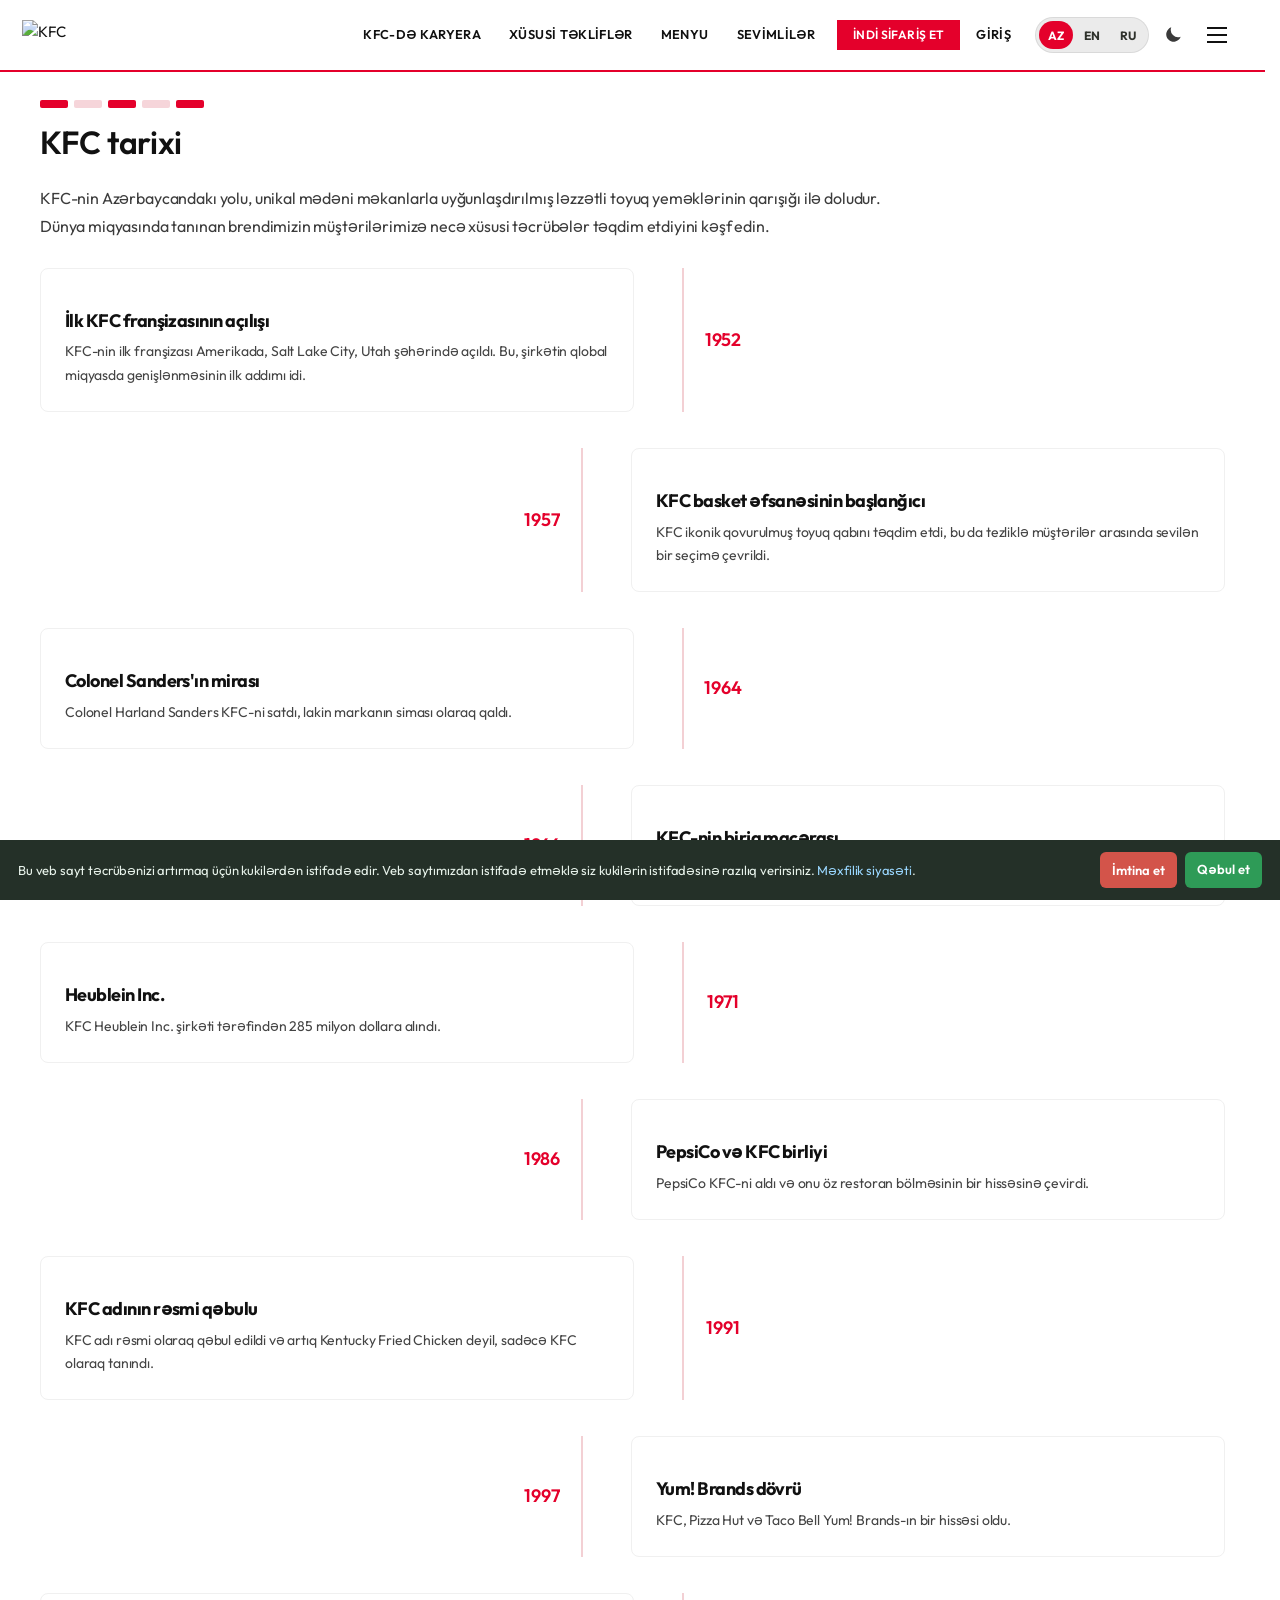
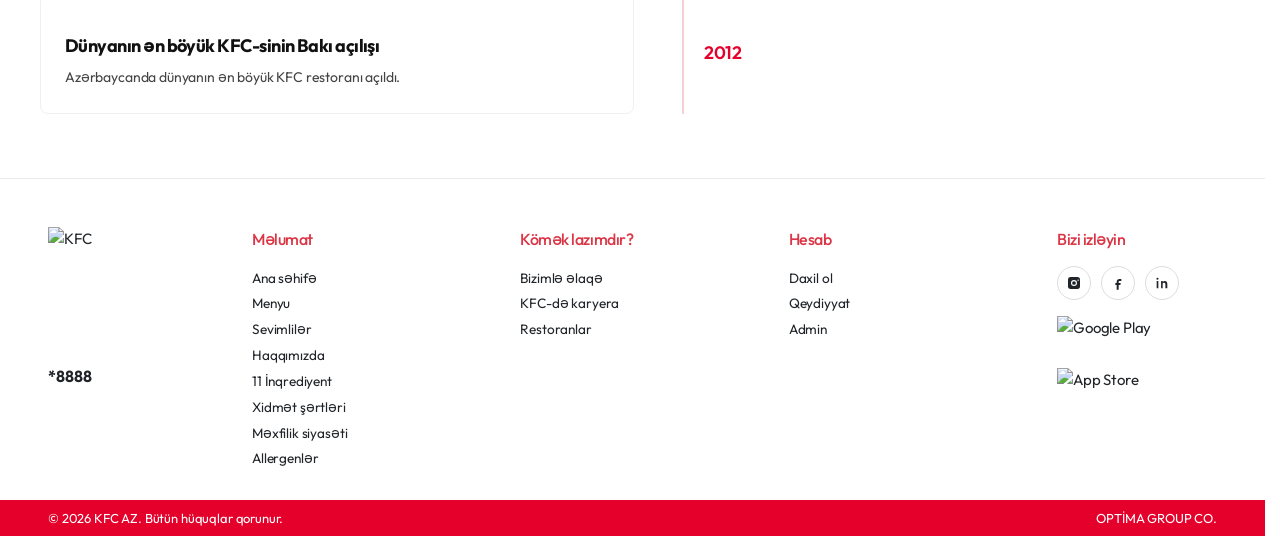
==== commit 48d4832b: "Polish home and menu visuals for a quieter premium look. Refresh hero typography, spacing, and motio" ====
--- a/about.html
+++ b/about.html
@@ -2,23 +2,23 @@
 <html lang="az">
 <head>
   <meta charset="UTF-8">
-  <meta name="viewport" content="width=device-width, initial-scale=1">
+  <meta name="viewport" content="width=device-width, initial-scale=1, viewport-fit=cover">
   <title>KFC Azərbaycan</title>
   <meta name="theme-color" content="#e6002a">
   <link rel="manifest" href="/manifest.webmanifest">
   <link rel="icon" href="https://kfc.az/_next/static/media/kfcLogo.0ef986cb.svg">
   <link rel="preconnect" href="https://fonts.googleapis.com">
   <link rel="preconnect" href="https://fonts.gstatic.com" crossorigin>
-  <link href="https://fonts.googleapis.com/css2?family=Poppins:wght@400;500;600;700&display=swap" rel="stylesheet">
-  <link rel="stylesheet" href="/css/styles.css?v=19">
+  <link href="https://fonts.googleapis.com/css2?family=Outfit:wght@400;500;600;700;800&family=Poppins:wght@400;500;600;700&display=swap" rel="stylesheet">
+  <link rel="stylesheet" href="/css/styles.css?v=25">
   <script>!function(){try{if(localStorage.getItem("kfc_theme")==="dark")document.documentElement.classList.add("theme-dark")}catch(e){}}()</script>
 </head>
 <body data-page="about">
   <div id="root"></div>
-  <script src="/js/catalog.js?v=19"></script>
-  <script src="/js/branches.js?v=19"></script>
-  <script src="/js/content.js?v=19"></script>
-  <script src="/js/i18n.js?v=19"></script>
-  <script src="/js/app.js?v=19"></script>
+  <script src="/js/catalog.js?v=25"></script>
+  <script src="/js/branches.js?v=25"></script>
+  <script src="/js/content.js?v=25"></script>
+  <script src="/js/i18n.js?v=25"></script>
+  <script src="/js/app.js?v=25"></script>
 </body>
 </html>
--- a/css/styles.css
+++ b/css/styles.css
@@ -1,15 +1,16 @@
-﻿:root {
-  --red: #e6002a;
-  --red-dark: #c40022;
-  --ink: #202124;
-  --muted: #6b6f76;
-  --line: #ececec;
-  --bg: #f6f5f5;
+:root {
+  --red: #e4002b;
+  --red-dark: #c10024;
+  --ink: #111111;
+  --muted: #5a5e66;
+  --line: #ebebeb;
+  --bg: #f7f7f7;
   --card: #ffffff;
-  --footer: #161616;
+  --footer: #0e0e0e;
   --header-h: 72px;
-  --shadow: 0 10px 28px rgba(17, 17, 17, 0.08);
-  --radius: 16px;
+  --shadow: 0 12px 32px rgba(0, 0, 0, 0.07);
+  --radius: 14px;
+  --display: "Outfit", Poppins, sans-serif;
 }
 
 * { box-sizing: border-box; }
@@ -40,11 +41,17 @@
 html { scroll-behavior: smooth; }
 body {
   margin: 0;
-  font-family: Poppins, "Segoe UI", sans-serif;
+  font-family: Outfit, Poppins, sans-serif;
   color: var(--ink);
   background: #fff;
   font-size: 15px;
-  line-height: 1.5;
+  line-height: 1.55;
+  letter-spacing: -.01em;
+  -webkit-font-smoothing: antialiased;
+}
+h1, h2, h3, .hero-brand, .page-title, .menu-head h1, .offers-band h2, .story-box h2 {
+  font-family: var(--display);
+  letter-spacing: -.03em;
 }
 img { max-width: 100%; display: block; }
 button, input, select, textarea { font-family: inherit; }
@@ -344,20 +351,20 @@
 .scroll-top[hidden] { display: none !important; }
 body:has(.cookie) .scroll-top { bottom: 118px; }
 
-.hero { position: relative; background: transparent; padding: 0; }
+.hero { position: relative; background: #0a0a0a; padding: 0; }
 .hero-viewport {
   position: relative;
   overflow: hidden;
   width: 100%;
   margin: 0;
-  height: auto;
-  aspect-ratio: 1800 / 515;
-  background: #111;
+  height: clamp(420px, 78vh, 720px);
+  aspect-ratio: auto;
+  background: #0a0a0a;
 }
 .hero-track {
   display: flex;
   height: 100%;
-  transition: transform .7s cubic-bezier(.22, .61, .36, 1);
+  transition: transform .85s cubic-bezier(.22, .61, .36, 1);
 }
 .hero-slide { flex: 0 0 100%; width: 100%; height: 100%; min-width: 0; overflow: hidden; }
 .hero-slide img {
@@ -369,7 +376,82 @@
   display: block;
 }
 .hero-slide.live img { animation: hero-live 8s linear forwards; }
-@keyframes hero-live { from { transform: translate3d(0,0,0) scale(1); } to { transform: translate3d(0,0,0) scale(1.03); } }
+@keyframes hero-live { from { transform: translate3d(0,0,0) scale(1); } to { transform: translate3d(0,0,0) scale(1.06); } }
+.hero-shade {
+  position: absolute;
+  inset: 0;
+  z-index: 1;
+  pointer-events: none;
+  background:
+    linear-gradient(105deg, rgba(0,0,0,.82) 0%, rgba(0,0,0,.48) 38%, rgba(0,0,0,.15) 68%, transparent 100%),
+    linear-gradient(180deg, rgba(0,0,0,.28) 0%, transparent 35%, rgba(0,0,0,.5) 100%);
+}
+.hero-copy {
+  position: absolute;
+  left: clamp(20px, 6vw, 72px);
+  right: clamp(20px, 8vw, 120px);
+  bottom: clamp(48px, 10vh, 96px);
+  z-index: 2;
+  max-width: 560px;
+  color: #fff;
+  animation: hero-copy-in .9s cubic-bezier(.22, .61, .36, 1) both;
+}
+@keyframes hero-copy-in {
+  from { opacity: 0; transform: translate3d(0, 28px, 0); }
+  to { opacity: 1; transform: none; }
+}
+.hero-brand {
+  margin: 0 0 14px;
+  font-size: clamp(64px, 11vw, 120px);
+  font-weight: 800;
+  line-height: .8;
+  letter-spacing: -.06em;
+  color: #fff;
+  text-shadow: 0 10px 48px rgba(0,0,0,.4);
+}
+.hero-copy h1 {
+  margin: 0 0 14px;
+  font-size: clamp(24px, 3.6vw, 40px);
+  font-weight: 600;
+  line-height: 1.12;
+  letter-spacing: -.03em;
+  max-width: 12ch;
+}
+.hero-lead {
+  margin: 0 0 26px;
+  font-size: clamp(15px, 1.5vw, 17px);
+  line-height: 1.5;
+  font-weight: 400;
+  color: rgba(255,255,255,.82);
+  max-width: 32ch;
+  letter-spacing: 0;
+}
+.hero-cta {
+  display: flex;
+  flex-wrap: wrap;
+  align-items: center;
+  gap: 14px 20px;
+}
+.hero-order {
+  min-height: 50px;
+  padding: 0 28px;
+  font-size: 14px;
+  font-weight: 600;
+  letter-spacing: .02em;
+  text-transform: uppercase;
+  border-radius: 999px;
+  box-shadow: 0 12px 32px rgba(228, 0, 43, .32);
+}
+.hero-link {
+  color: #fff;
+  font-weight: 600;
+  font-size: 15px;
+  text-decoration: none;
+  border-bottom: 2px solid rgba(255,255,255,.45);
+  padding-bottom: 2px;
+  transition: border-color .2s ease, color .2s ease;
+}
+.hero-link:hover { color: #fff; border-bottom-color: #fff; }
 .hero-progress {
   position: absolute; left: 0; bottom: 0; height: 3px; width: 0; background: #fff; z-index: 4;
 }
@@ -389,7 +471,7 @@
   place-items: center;
   opacity: .62;
   transition: opacity .25s ease, transform .25s ease, background .25s ease;
-  z-index: 2;
+  z-index: 3;
 }
 .hero-btn svg { display: block; }
 .hero-btn:hover { opacity: 1; background: #ff1a3c; transform: translateY(-50%) scale(1.08); }
@@ -399,7 +481,7 @@
   position: absolute;
   left: 0;
   right: 0;
-  bottom: 8px;
+  bottom: 12px;
   z-index: 3;
   display: flex;
   justify-content: center;
@@ -418,22 +500,22 @@
   pointer-events: auto;
   cursor: pointer;
 }
-.hero-bars button.on { background: #fff; width: 26px; }
+.hero-bars button.on { background: #fff; width: 34px; }
 
 .section { padding: 42px 40px 20px; }
 .offers-band {
-  background: #f7f6f6;
-  padding: 32px 24px 48px 53px;
+  background: #fff;
+  padding: 56px clamp(20px, 5vw, 64px) 64px;
 }
 .offers-band h2 {
   margin: 0;
-  font-size: 28px;
-  font-weight: 500;
-  letter-spacing: 0;
-  text-transform: uppercase;
-  line-height: 1.2;
-}
-.offers-head { display: flex; align-items: flex-end; justify-content: space-between; gap: 16px; margin: 0 0 28px; flex-wrap: wrap; }
+  font-size: clamp(26px, 3vw, 34px);
+  font-weight: 700;
+  letter-spacing: -.03em;
+  text-transform: none;
+  line-height: 1.15;
+}
+.offers-head { display: flex; align-items: flex-end; justify-content: space-between; gap: 16px; margin: 0 0 32px; flex-wrap: wrap; }
 .open-now { display: inline-flex; align-items: center; gap: 8px; font-size: 14px; font-weight: 600; color: #202124; }
 .open-now i { width: 8px; height: 8px; border-radius: 50%; background: #1b9e4b; box-shadow: 0 0 0 4px rgba(27, 158, 75, .16); }
 .offer-row {
@@ -443,18 +525,16 @@
   padding-bottom: 8px;
 }
 .offer-shot {
-  flex: 0 0 288px;
-  width: 288px;
-  height: 256px;
-  border-radius: 10px;
+  flex: 0 0 300px;
+  width: 300px;
+  height: 280px;
+  border-radius: 16px;
   overflow: hidden;
-  background: #fff;
-  transition: box-shadow .3s ease, transform .35s ease;
-}
-.offer-shot:hover { box-shadow: 0 18px 36px rgba(17, 17, 17, .16); }
-.offer-shot img { width: 100%; height: 100%; object-fit: cover; object-position: center; display: block; animation: offer-live 18s ease-in-out infinite alternate; }
-.offer-shot:nth-child(2n) img { animation-delay: -6s; }
-@keyframes offer-live { from { transform: translate3d(0,0,0) scale(1); } to { transform: translate3d(0,0,0) scale(1.035); } }
+  background: #f3f3f3;
+  transition: box-shadow .35s ease, transform .35s ease;
+}
+.offer-shot:hover { box-shadow: 0 20px 44px rgba(0, 0, 0, .14); transform: translateY(-4px); }
+.offer-shot img { width: 100%; height: 100%; object-fit: cover; object-position: center; display: block; }
 .card-grid {
   display: grid;
   grid-template-columns: repeat(5, minmax(0, 1fr));
@@ -463,16 +543,16 @@
 
 .pcard {
   background: var(--card);
-  border-radius: 18px;
-  box-shadow: 0 8px 24px rgba(17, 17, 17, .07);
+  border-radius: 16px;
+  box-shadow: none;
   overflow: hidden;
   display: flex;
   flex-direction: column;
   min-height: 100%;
-  border: 1px solid #f3f3f3;
-  transition: box-shadow .3s ease, transform .35s ease;
-}
-.pcard:hover { box-shadow: 0 22px 40px rgba(17, 17, 17, .16); }
+  border: 1px solid var(--line);
+  transition: box-shadow .3s ease, transform .35s ease, border-color .3s ease;
+}
+.pcard:hover { box-shadow: var(--shadow); border-color: transparent; }
 .pcard .photo {
   height: 196px;
   background: linear-gradient(#fff, #fafafa);
@@ -487,7 +567,18 @@
   object-fit: contain;
   transition: transform .45s ease;
 }
-.pcard:hover .photo img { transform: none; }
+@media (hover: hover) and (pointer: fine) {
+  .pcard:hover .photo img { transform: scale(1.07); }
+  .catalog .pcard:hover .photo img { transform: scale(1.08); }
+  .catalog .pcard .btn-red {
+    transition: transform .28s ease, opacity .28s ease, background .2s ease, box-shadow .2s ease;
+  }
+  .catalog .pcard:not(:hover) .btn-red {
+    transform: translateY(4px);
+    opacity: .88;
+  }
+  .offer-shot:hover img { transform: scale(1.05); }
+}
 .pcard .body { padding: 4px 14px 16px; text-align: center; display: flex; flex-direction: column; flex: 1; }
 .pcard h3 {
   margin: 6px 0 6px;
@@ -507,64 +598,76 @@
   -webkit-box-orient: vertical;
   overflow: hidden;
 }
-.price { color: var(--red); font-weight: 700; font-size: 15px; margin-bottom: 10px; }
+.price { color: var(--ink); font-weight: 700; font-size: 16px; margin-bottom: 10px; letter-spacing: -.02em; }
 .btn-red {
   background: var(--red);
   color: #fff;
   border: 0;
   border-radius: 999px;
-  min-height: 38px;
-  padding: 8px 16px;
-  font-size: 14px;
+  min-height: 40px;
+  padding: 8px 18px;
+  font-size: 13px;
   font-weight: 600;
+  letter-spacing: .02em;
   transition: background .2s ease, transform .2s ease, box-shadow .2s ease;
 }
-.btn-red:hover { background: var(--red-dark); box-shadow: 0 8px 16px rgba(230, 0, 42, .28); }
+.btn-red:hover { background: var(--red-dark); box-shadow: 0 10px 22px rgba(228, 0, 43, .28); }
 .btn-red:disabled { opacity: .45; cursor: not-allowed; }
 .pcard .btn-red { width: 100%; margin-top: auto; }
 
 .story-band {
   position: relative;
-  min-height: 600px;
+  min-height: 520px;
   overflow: hidden;
-  background: #111;
+  background: #0a0a0a;
 }
 .story-photo {
   position: absolute;
-  inset: -4%;
+  inset: 0;
   background: center/cover no-repeat;
-  animation: story-live 32s ease-in-out infinite alternate;
-}
-@keyframes story-live {
-  from { transform: translate3d(-1.2%, 0, 0) scale(1.04); }
-  to { transform: translate3d(1.2%, 0, 0) scale(1.06); }
+  transform: scale(1.04);
 }
 .story-overlay {
   position: relative;
   z-index: 1;
-  min-height: 600px;
-  background: rgba(0, 0, 0, .267);
+  min-height: 520px;
+  background: linear-gradient(180deg, rgba(0,0,0,.35), rgba(0,0,0,.62));
   display: flex;
   align-items: center;
   justify-content: center;
-  padding: 48px 16px;
-}
-.story-box { width: min(1000px, 100%); text-align: center; color: #fff; }
+  padding: 72px 24px;
+}
+.story-box { width: min(720px, 100%); text-align: center; color: #fff; }
 .story-box h2 {
   margin: 0;
   color: #fff;
-  font-size: 28px;
+  font-size: clamp(32px, 4vw, 48px);
   font-weight: 700;
-  line-height: 33.6px;
+  line-height: 1.1;
   text-transform: none;
-  letter-spacing: 0;
 }
 .story-box p {
-  margin: 12px 0 0;
-  color: #fff;
+  margin: 18px auto 0;
+  color: rgba(255,255,255,.86);
   font-size: 16px;
   font-weight: 400;
-  line-height: 24px;
+  line-height: 1.6;
+  max-width: 52ch;
+  display: -webkit-box;
+  -webkit-line-clamp: 4;
+  -webkit-box-orient: vertical;
+  overflow: hidden;
+}
+.story-more {
+  display: inline-block;
+  margin-top: 22px;
+  color: #fff;
+  font-weight: 600;
+  font-size: 14px;
+  letter-spacing: .04em;
+  text-transform: uppercase;
+  border-bottom: 2px solid var(--red);
+  padding-bottom: 4px;
 }
 
 .ing, .year-card, .career-row, .join-card {
@@ -776,17 +879,17 @@
 @keyframes rise { from { opacity: 0; transform: translateY(10px); } to { opacity: 1; transform: none; } }
 .catalog .card-grid { grid-template-columns: repeat(auto-fill, minmax(250px, 1fr)); gap: 20px; }
 .catalog .pcard {
-  background: #f7f6f6;
-  border: 0;
-  border-radius: 10px;
+  background: #fff;
+  border: 1px solid var(--line);
+  border-radius: 16px;
   box-shadow: none;
 }
-.catalog .pcard:hover { box-shadow: 0 18px 36px rgba(17, 17, 17, .14); }
+.catalog .pcard:hover { box-shadow: var(--shadow); border-color: transparent; }
 .catalog .pcard .photo {
   position: relative;
-  height: 208px;
+  height: 220px;
   padding: 0;
-  background: #f7f6f6;
+  background: #f4f4f4;
   overflow: hidden;
   display: block;
 }
@@ -798,22 +901,26 @@
   object-fit: cover;
   object-position: center;
   display: block;
+  transition: transform .5s ease;
 }
 .offers-catalog .pcard .photo { height: 256px; }
-.catalog .pcard .body { padding: 12px 14px 16px; }
-.catalog .pcard h3 { font-size: 16px; font-weight: 600; min-height: 42px; }
-.catalog .pcard p { font-size: 13px; min-height: 38px; }
-.catalog .price { font-size: 16px; }
+.catalog .pcard .body { padding: 16px 16px 18px; text-align: left; }
+.catalog .pcard h3 { font-size: 17px; font-weight: 600; min-height: 0; margin: 0 0 6px; letter-spacing: -.02em; }
+.catalog .pcard p { font-size: 13px; min-height: 0; margin: 0 0 12px; color: var(--muted); }
+.catalog .price { font-size: 17px; color: var(--ink); margin-bottom: 0; }
+.catalog .meta-row { margin-bottom: 12px; }
 .catalog .pcard .btn-red {
   width: 100%;
-  height: 32px;
-  min-height: 32px;
-  margin: 8px 0 0;
-  padding: 0 12px;
-  border-radius: 10px;
-  font-size: 16px;
-  font-weight: 500;
-  line-height: 32px;
+  height: 42px;
+  min-height: 42px;
+  margin: 0;
+  padding: 0 14px;
+  border-radius: 999px;
+  font-size: 13px;
+  font-weight: 600;
+  line-height: 42px;
+  text-transform: uppercase;
+  letter-spacing: .03em;
 }
 .page-title { margin: 0 0 10px; font-size: 32px; font-weight: 600; letter-spacing: -.3px; }
 .chili {
@@ -1001,7 +1108,17 @@
 @keyframes kds-blink { 50% { opacity: .2; } }
 @media (prefers-reduced-motion: reduce) {
   .kds-paper, .kds-paper .fresh, .kds-head i,
-  .hero-slide.live img, .offer-shot img, .join-card img, .story-photo { animation: none; }
+  .hero-slide.live img, .offer-shot img, .join-card img, .story-photo,
+  .hero-copy, .hero-order, .daily-shot img, .track-line li.live i,
+  .cart-fly, .bag-bounce, .reveal, .skeleton-card .sk { animation: none !important; }
+  .reveal { opacity: 1; transform: none; }
+  body.is-entering .page,
+  body.is-entering .layout,
+  body.is-entering .hero,
+  body.is-entering .daily-band,
+  body.is-entering .offers-band,
+  body.is-entering .story-band,
+  body.is-entering .home-bottom { animation: none; }
 }
 
 @media (max-width: 1100px) {
@@ -1013,42 +1130,285 @@
   .career-row img { width: 46%; flex-basis: 46%; height: 280px; }
 }
 @media (max-width: 760px) {
-  .hero-btn { width: 36px; height: 36px; }
+  html, body {
+    overflow-x: hidden;
+    max-width: 100%;
+  }
+  #root, .header, .hero, .offers-band, .story-band, .home-bottom, .page, .layout, .footer, .daily-band {
+    max-width: 100%;
+  }
+  .hide-m { display: none !important; }
+  .header {
+    padding: 0 12px;
+    height: 56px;
+    gap: 10px;
+    align-items: center;
+  }
+  .logo {
+    flex: 0 0 auto;
+    display: grid;
+    place-items: center;
+    min-width: 44px;
+    min-height: 44px;
+    z-index: 2;
+  }
+  .nav {
+    gap: 6px;
+    flex: 1 1 auto;
+    justify-content: flex-end;
+    align-items: center;
+    min-width: 0;
+    flex-wrap: nowrap;
+  }
+  .nav a, .nav button.linkish {
+    padding: 6px 8px;
+    font-size: 11px;
+    letter-spacing: 0;
+  }
+  .icon-btn { width: 40px; height: 40px; flex: 0 0 40px; }
+  .is-home .header,
+  .is-home .header.is-solid {
+    height: 56px;
+    padding: 0 12px;
+    align-items: center;
+  }
+  .logo img, .is-home .logo img { height: 26px; }
+  .hero-viewport {
+    height: min(78vh, 560px);
+    min-height: 360px;
+  }
+  .hero-copy {
+    left: 16px;
+    right: 16px;
+    bottom: 52px;
+    max-width: none;
+  }
+  .hero-brand { font-size: clamp(48px, 18vw, 72px); }
+  .hero-copy h1 { max-width: none; font-size: clamp(20px, 5.5vw, 28px); }
+  .hero-lead { max-width: 28ch; margin-bottom: 18px; }
+  .hero-btn { width: 34px; height: 34px; }
   .hero-btn.prev { left: 8px; }
   .hero-btn.next { right: 8px; }
-  .header { padding: 0 10px 0 12px; }
-  .is-home .header { height: 88px; padding-top: 10px; }
-  .is-home .header.is-solid { height: 64px; padding-top: 0; align-items: center; }
-  .logo img, .is-home .logo img { height: 30px; }
-  .hero-btn { width: 34px; height: 34px; }
-  .offers-band { padding: 24px 16px 32px; }
+  .hero-bars { bottom: 10px; }
+  .daily-band {
+    grid-template-columns: 1fr;
+    gap: 14px;
+    margin: 18px auto;
+    padding: 0 16px;
+  }
+  .daily-copy h2 { font-size: 22px; }
+  .daily-actions { width: 100%; }
+  .daily-actions .btn-red, .daily-actions .ghost-btn { width: 100%; text-align: center; }
+  .daily-shot { padding: 12px; }
+  .daily-shot img { height: 200px; }
+  .offers-band { padding: 20px 16px 28px; }
+  .offers-head { flex-direction: column; align-items: flex-start; gap: 10px; margin-bottom: 16px; }
+  .offers-band h2 { font-size: 22px; }
+  .offer-shot { flex: 0 0 220px; width: 220px; height: 196px; }
   .section, .page, .footer { padding-left: 16px; padding-right: 16px; }
-  .copy { margin-left: -16px; margin-right: -16px; padding-left: 16px; padding-right: 16px; }
-  .join-card { flex-direction: column; align-items: flex-start; padding: 20px; }
-  .card-grid { grid-template-columns: 1fr 1fr; }
-  .foot-logo { width: 88px; height: 88px; }
-  .layout { grid-template-columns: 1fr; }
-  .side { position: static; height: auto; display: flex; overflow: auto; padding: 10px 8px; gap: 4px; }
-  .side button { width: auto; white-space: nowrap; flex-direction: column; gap: 6px; padding: 8px 10px; min-width: 76px; }
+  .page { padding-top: 20px; padding-bottom: 36px; }
+  .page-title { font-size: 28px; line-height: 1.2; word-break: break-word; }
+  .lead { font-size: 14px; }
+  .footer { padding-top: 32px; }
+  .copy { margin-left: -16px; margin-right: -16px; padding-left: 16px; padding-right: 16px; height: auto; min-height: 36px; flex-wrap: wrap; padding-top: 8px; padding-bottom: 8px; }
+  .home-bottom {
+    flex-direction: column;
+    align-items: stretch;
+    gap: 16px;
+    padding: 28px 16px 40px;
+  }
+  .join-card, .feedback-card { width: 100%; min-height: 0; }
+  .join-card {
+    flex-direction: column;
+    align-items: stretch;
+    padding: 16px;
+  }
+  .join-card img {
+    width: 100%;
+    height: 200px;
+    flex-basis: auto;
+    object-fit: cover;
+  }
+  .join-card p { max-width: none; }
+  .join-card .btn-red { width: 100%; }
+  .feedback-card { padding: 16px; }
+  .story-band, .story-overlay { min-height: 0; }
+  .story-overlay { padding: 36px 16px; }
+  .story-box h2 { font-size: 22px; line-height: 1.3; }
+  .story-box p { font-size: 14px; line-height: 1.55; }
+  .card-grid { grid-template-columns: 1fr 1fr; gap: 12px; }
+  .catalog .pcard .photo { height: 140px; }
+  .catalog .pcard h3 { font-size: 14px; min-height: 0; }
+  .catalog .pcard p { font-size: 12px; min-height: 0; display: -webkit-box; -webkit-line-clamp: 2; -webkit-box-orient: vertical; overflow: hidden; }
+  .foot-logo { width: 72px; height: 72px; }
+  .layout { grid-template-columns: 1fr; min-height: 0; }
+  .side {
+    position: sticky;
+    top: 64px;
+    z-index: 20;
+    height: auto;
+    display: flex;
+    overflow-x: auto;
+    overflow-y: hidden;
+    padding: 10px 8px;
+    gap: 4px;
+    -webkit-overflow-scrolling: touch;
+    border-bottom: 1px solid var(--line);
+  }
+  .side button {
+    width: auto;
+    white-space: nowrap;
+    flex-direction: column;
+    gap: 6px;
+    padding: 8px 10px;
+    min-width: 72px;
+    flex: 0 0 auto;
+  }
   .side button em { display: none; }
-  .side .bubble { width: 52px; height: 52px; flex-basis: 52px; }
-  .menu-head { flex-direction: column; align-items: stretch; }
-  .menu-head .search { max-width: none; }
+  .side .bubble { width: 48px; height: 48px; flex-basis: 48px; }
+  .menu-wrap { padding: 16px 12px 40px; }
+  .menu-head { flex-direction: column; align-items: stretch; gap: 12px; }
+  .menu-head .search { max-width: none; width: 100%; }
+  .filter-row { gap: 6px; }
+  .filter-row button { padding: 7px 12px; font-size: 12px; }
   .year, .year.year-alt, .ing, .ing:nth-child(even), .career-row, .career-row.alt { flex-direction: column; width: 100%; margin: 0; }
   .year-mark, .year.year-alt .year-mark { border: 0; flex-basis: auto; justify-content: flex-start; padding: 0 4px; }
-  .ing-photo { width: 100%; height: 240px; flex-basis: 240px; }
+  .ing-photo { width: 100%; height: 220px; flex-basis: 220px; }
   .ing:nth-child(odd) .ing-photo img, .ing:nth-child(even) .ing-photo img { border-radius: 0; }
   .ing-copy { padding: 18px 16px 22px; }
-  .career-row img { width: 100%; height: 220px; flex-basis: auto; }
+  .career-row img { width: 100%; height: 200px; flex-basis: auto; }
   .career-row div { padding: 16px; }
-  .page-hero { aspect-ratio: 16 / 7; padding: 16px; }
-  .page-hero h1, .app-band h2 { font-size: 28px; }
-  .footer-grid { grid-template-columns: 1fr 1fr; }
-  .kds { display: none; }
-  .cookie { flex-direction: column; align-items: stretch; }
+  .page-hero { aspect-ratio: 16 / 9; min-height: 160px; padding: 16px; }
+  .page-hero h1, .app-band h2 { font-size: 24px; }
+  .footer-grid { grid-template-columns: 1fr 1fr; gap: 18px; }
+  .stores img { width: 130px; }
+  .kds { display: none !important; }
+  .cookie {
+    flex-direction: column;
+    align-items: stretch;
+    gap: 10px;
+    padding: 12px 14px calc(12px + env(safe-area-inset-bottom, 0px));
+  }
+  .cookie .actions { width: 100%; }
+  .cookie .ghost, .cookie .ok { flex: 1; }
+  .courier {
+    left: 10px;
+    right: 10px;
+    bottom: 12px;
+    max-width: none;
+    width: auto;
+  }
+  body:has(.cookie) .courier { bottom: 96px; }
+  body:has(.install-banner) .courier { bottom: 88px; }
+  body:has(.cookie):has(.install-banner) .courier { bottom: 168px; }
+  .install-banner {
+    left: 10px;
+    right: 10px;
+    bottom: 10px;
+    flex-wrap: wrap;
+    padding: 12px;
+  }
+  body:has(.cookie) .install-banner { bottom: 92px; }
+  .scroll-top { right: 12px; bottom: 88px; }
+  body:has(.cookie) .scroll-top { bottom: 160px; }
+  .drawer { width: 100%; padding: 14px 14px 28px; }
+  .cart-row { grid-template-columns: 56px 1fr auto; gap: 8px; }
+  .modal-layer { padding: 8px; align-items: end; }
+  .product-modal { max-height: 92vh; border-radius: 16px 16px 0 0; width: 100%; }
+  .branch-tools { flex-direction: column; align-items: stretch; }
+  .pin-map { height: 180px; margin-bottom: 14px; }
+  .map-card iframe { min-height: 220px; height: 220px; }
+  .auth-wrap { padding: 20px 12px 40px; }
+  .auth-card { width: 100%; padding: 20px 16px; }
+  .timeline { padding: 0; }
+  .order-list { margin-top: 14px; }
+  .order-card { padding: 14px; }
+  .track-line { grid-template-columns: repeat(2, 1fr); gap: 8px; }
 }
 @media (max-width: 520px) {
   .card-grid { grid-template-columns: 1fr; }
+  .footer-grid { grid-template-columns: 1fr; }
+  .offers-band h2 { font-size: 20px; }
+  .hero-viewport { height: min(72vh, 480px); min-height: 320px; }
+  .hero-btn { display: none; }
+  .catalog .pcard .photo { height: 180px; }
+  .meta-row { flex-wrap: wrap; }
+  .mnav-item span { font-size: 10px; }
+}
+
+.mobile-nav { display: none; }
+@media (max-width: 760px) {
+  .mobile-nav {
+    display: grid;
+    grid-template-columns: repeat(5, minmax(0, 1fr));
+    align-items: center;
+    position: fixed;
+    left: 0;
+    right: 0;
+    bottom: 0;
+    z-index: 65;
+    background: #fff;
+    border-top: 1px solid #ececec;
+    padding: 8px 6px calc(8px + env(safe-area-inset-bottom, 0px));
+    box-shadow: 0 -8px 24px rgba(0, 0, 0, .08);
+    gap: 2px;
+  }
+  body.has-mnav { padding-bottom: calc(72px + env(safe-area-inset-bottom, 0px)); }
+  body.has-mnav .cookie { bottom: calc(66px + env(safe-area-inset-bottom, 0px)); }
+  body.has-mnav .install-banner { bottom: calc(78px + env(safe-area-inset-bottom, 0px)); }
+  body.has-mnav:has(.cookie) .install-banner { bottom: calc(158px + env(safe-area-inset-bottom, 0px)); }
+  body.has-mnav .courier { bottom: calc(78px + env(safe-area-inset-bottom, 0px)); }
+  body.has-mnav:has(.cookie) .courier { bottom: calc(158px + env(safe-area-inset-bottom, 0px)); }
+  body.has-mnav .scroll-top { bottom: calc(86px + env(safe-area-inset-bottom, 0px)); }
+  .mnav-item {
+    display: flex;
+    flex-direction: column;
+    align-items: center;
+    justify-content: center;
+    gap: 2px;
+    min-width: 0;
+    min-height: 44px;
+    padding: 6px 2px;
+    border-radius: 10px;
+    color: #555;
+    font-size: 11px;
+    font-weight: 600;
+    text-align: center;
+    line-height: 1.15;
+  }
+  .mnav-item span {
+    display: block;
+    max-width: 100%;
+    overflow: hidden;
+    text-overflow: ellipsis;
+    white-space: nowrap;
+  }
+  .mnav-item.on { color: var(--red); background: rgba(230, 0, 42, .08); }
+  .mnav-order {
+    display: grid;
+    place-items: center;
+    min-height: 44px;
+    margin: 0 2px;
+    padding: 10px 8px;
+    border-radius: 999px;
+    background: var(--red);
+    color: #fff !important;
+    font-size: 11px;
+    font-weight: 700;
+    text-align: center;
+    line-height: 1.15;
+    box-shadow: 0 8px 18px rgba(230, 0, 42, .28);
+  }
+  .mnav-order span {
+    display: -webkit-box;
+    -webkit-line-clamp: 2;
+    -webkit-box-orient: vertical;
+    overflow: hidden;
+  }
+  html.theme-dark .mobile-nav { background: #171717; border-top-color: #2a2a2a; }
+  html.theme-dark .mnav-item { color: #c8c8c8; }
+  html.theme-dark .mnav-item.on { color: #fff; background: rgba(230, 0, 42, .2); }
+  html.theme-dark .mnav-order { color: #fff !important; }
 }
 
 html.theme-dark {
@@ -1416,22 +1776,25 @@
   color: var(--red); font: inherit; font-size: 13px; font-weight: 600; cursor: pointer; text-align: left; padding: 0;
 }
 .daily-band {
-  display: grid; grid-template-columns: 1.1fr .9fr; gap: 24px; align-items: center;
-  max-width: 1120px; margin: 28px auto; padding: 0 20px;
-}
-.daily-copy .eyebrow { margin: 0 0 6px; color: var(--red); font-weight: 700; letter-spacing: .04em; text-transform: uppercase; font-size: 12px; }
-.daily-copy h2 { margin: 0 0 8px; font-size: clamp(26px, 4vw, 36px); }
-.daily-copy p { margin: 0 0 16px; color: #555; }
-.daily-actions { display: flex; flex-wrap: wrap; gap: 10px; }
+  display: grid; grid-template-columns: 1.05fr .95fr; gap: 40px; align-items: center;
+  max-width: 1120px; margin: 56px auto; padding: 0 clamp(20px, 5vw, 64px);
+}
+.daily-copy .eyebrow { margin: 0 0 10px; color: var(--red); font-weight: 700; letter-spacing: .12em; text-transform: uppercase; font-size: 11px; }
+.daily-copy h2 { margin: 0 0 12px; font-size: clamp(28px, 4vw, 42px); font-weight: 700; line-height: 1.1; }
+.daily-copy p { margin: 0 0 22px; color: var(--muted); font-size: 15px; max-width: 36ch; }
+.daily-actions { display: flex; flex-wrap: wrap; gap: 12px; }
 .ghost-btn {
-  border: 1px solid #ddd; background: #fff; border-radius: 999px;
-  padding: 12px 18px; font: inherit; font-weight: 600; cursor: pointer;
-}
+  border: 1px solid var(--line); background: #fff; border-radius: 999px;
+  padding: 12px 20px; font: inherit; font-weight: 600; cursor: pointer; color: var(--ink);
+}
+.ghost-btn:hover { border-color: #ccc; }
 .daily-shot {
-  border: 0; background: linear-gradient(160deg, #fff5f6, #fff); border-radius: 22px;
-  padding: 18px; cursor: pointer; box-shadow: 0 16px 40px rgba(230,0,42,.12);
-}
-.daily-shot img { width: 100%; height: min(320px, 42vw); object-fit: contain; }
+  border: 0; background: #f7f7f7; border-radius: 24px;
+  padding: 28px; cursor: pointer; box-shadow: none;
+}
+.daily-shot img {
+  width: 100%; height: min(300px, 40vw); object-fit: contain;
+}
 .track-line {
   list-style: none; display: grid; grid-template-columns: repeat(4, 1fr); gap: 6px;
   margin: 14px 0 4px; padding: 0;
@@ -1442,11 +1805,20 @@
 }
 .track-line i {
   width: 100%; height: 4px; border-radius: 999px; background: #ececec; display: block;
+  transition: background .25s ease, box-shadow .25s ease;
 }
 .track-line li.on { color: #333; }
 .track-line li.on i { background: #f5a3b2; }
 .track-line li.live { color: var(--red); }
-.track-line li.live i { background: var(--red); box-shadow: 0 0 0 4px rgba(230,0,42,.15); }
+.track-line li.live i {
+  background: var(--red);
+  box-shadow: 0 0 0 4px rgba(230,0,42,.15);
+  animation: track-pulse 1.4s ease-in-out infinite;
+}
+@keyframes track-pulse {
+  0%, 100% { box-shadow: 0 0 0 4px rgba(230,0,42,.15); }
+  50% { box-shadow: 0 0 0 9px rgba(230,0,42,.28); }
+}
 .order-pill.onway { background: #dbeafe; color: #1d4ed8; }
 .reorder-btn { width: 100%; margin-top: 12px; }
 .pin-map {
@@ -1525,3 +1897,57 @@
   .coupon-row { flex-direction: column; align-items: stretch; }
 }
 
+
+/* --- motion pack (quieter) --- */
+.reveal {
+  opacity: 0;
+  transform: translate3d(0, 14px, 0);
+  transition: opacity .5s ease, transform .5s ease;
+  transition-delay: var(--reveal-delay, 0ms);
+}
+.reveal.in { opacity: 1; transform: none; }
+body.is-entering .page,
+body.is-entering .layout,
+body.is-entering .hero,
+body.is-entering .daily-band,
+body.is-entering .offers-band,
+body.is-entering .story-band,
+body.is-entering .home-bottom {
+  animation: page-enter .36s ease both;
+}
+@keyframes page-enter {
+  from { opacity: 0; transform: translate3d(0, 8px, 0); }
+  to { opacity: 1; transform: none; }
+}
+.cart-fly {
+  position: fixed;
+  z-index: 240;
+  pointer-events: none;
+  object-fit: cover;
+  border-radius: 14px;
+  box-shadow: 0 12px 28px rgba(0,0,0,.28);
+  transition: left .62s cubic-bezier(.2,.7,.2,1), top .62s cubic-bezier(.2,.7,.2,1), width .62s ease, height .62s ease, opacity .62s ease, transform .62s ease;
+}
+.icon-btn.bag.bag-bounce { animation: bag-bounce .5s cubic-bezier(.2,.8,.2,1); }
+@keyframes bag-bounce {
+  0% { transform: scale(1); }
+  35% { transform: scale(1.22); }
+  65% { transform: scale(.92); }
+  100% { transform: scale(1); }
+}
+.skeleton-card { pointer-events: none; }
+.skeleton-card .sk {
+  background: linear-gradient(90deg, #eee 25%, #f7f7f7 50%, #eee 75%);
+  background-size: 200% 100%;
+  animation: skeleton-shine 1.1s linear infinite;
+  border-radius: 10px;
+}
+.skeleton-card .photo.sk { height: 180px; margin: 10px; }
+.skeleton-card .sk-line { height: 14px; margin: 10px 14px 8px; }
+.skeleton-card .sk-line.short { width: 55%; height: 12px; }
+.skeleton-card .sk-btn { height: 32px; margin: 12px 14px 16px; border-radius: 10px; }
+@keyframes skeleton-shine {
+  0% { background-position: 200% 0; }
+  100% { background-position: -200% 0; }
+}
+.offer-shot img { transition: transform .45s ease; }
